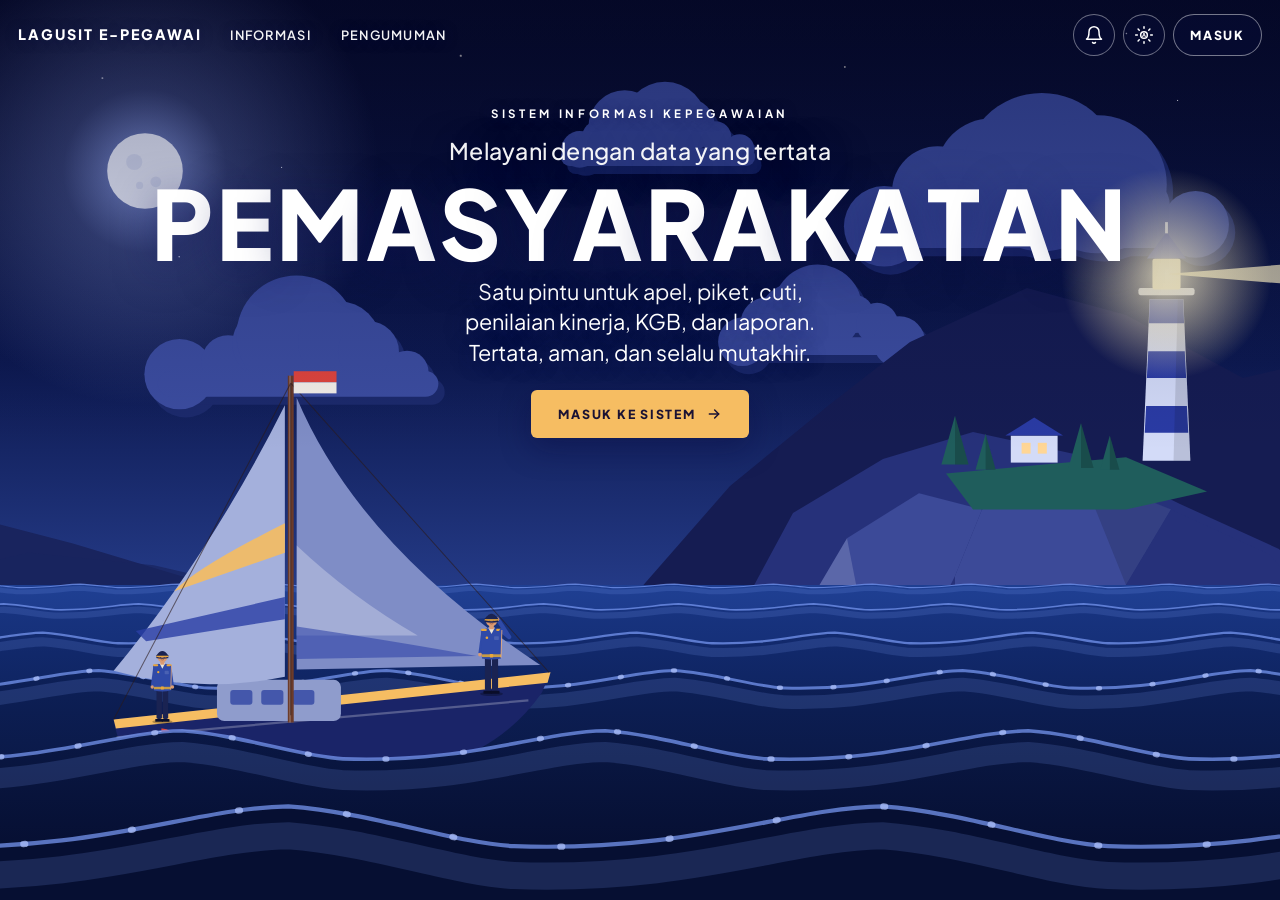
==== landing.html @ faf49616 "Landing Pelayaran jadi gerbang depan" ====
<!doctype html>
<html lang="id">
<head>
<meta charset="utf-8">
<meta name="viewport" content="width=device-width,initial-scale=1,viewport-fit=cover">
<title>LAGUSIT e-PEGAWAI</title>
<meta name="description" content="Sistem informasi kepegawaian Pemasyarakatan: apel, piket, cuti, KGB, penilaian kinerja, dan pengumuman.">
<meta name="theme-color" content="#0d1950" id="tcolor">
<link rel="preconnect" href="https://fonts.googleapis.com">
<link rel="preconnect" href="https://fonts.gstatic.com" crossorigin>
<link rel="stylesheet" href="https://fonts.googleapis.com/css2?family=Plus+Jakarta+Sans:wght@400;500;600;700;800&display=swap">
<link id="favicon" rel="icon" href="data:image/svg+xml,%3Csvg xmlns='http://www.w3.org/2000/svg' viewBox='0 0 24 24'%3E%3Cpath d='M12 2 4 5v6c0 5 3.4 9 8 11 4.6-2 8-6 8-11V5z' fill='%23D97706'/%3E%3C/svg%3E">
<style>
@property --sky1{syntax:'<color>';inherits:true;initial-value:#000}
@property --sky2{syntax:'<color>';inherits:true;initial-value:#000}
@property --sky3{syntax:'<color>';inherits:true;initial-value:#000}
@property --orb{syntax:'<color>';inherits:true;initial-value:#000}
@property --orbo{syntax:'<number>';inherits:true;initial-value:0}
@property --orby{syntax:'<length>';inherits:true;initial-value:0px}
@property --halo{syntax:'<color>';inherits:true;initial-value:#000}
@property --ray{syntax:'<number>';inherits:true;initial-value:0}
@property --stars{syntax:'<number>';inherits:true;initial-value:0}
@property --crater{syntax:'<number>';inherits:true;initial-value:0}
@property --cla{syntax:'<color>';inherits:true;initial-value:#000}
@property --clb{syntax:'<color>';inherits:true;initial-value:#000}
@property --far{syntax:'<color>';inherits:true;initial-value:#000}
@property --rockl{syntax:'<color>';inherits:true;initial-value:#000}
@property --rockm{syntax:'<color>';inherits:true;initial-value:#000}
@property --rockd{syntax:'<color>';inherits:true;initial-value:#000}
@property --grass{syntax:'<color>';inherits:true;initial-value:#000}
@property --tower{syntax:'<color>';inherits:true;initial-value:#000}
@property --band{syntax:'<color>';inherits:true;initial-value:#000}
@property --lamp{syntax:'<color>';inherits:true;initial-value:#000}
@property --beam{syntax:'<number>';inherits:true;initial-value:0}
@property --win{syntax:'<color>';inherits:true;initial-value:#000}
@property --w0{syntax:'<color>';inherits:true;initial-value:#000}
@property --w1{syntax:'<color>';inherits:true;initial-value:#000}
@property --w2{syntax:'<color>';inherits:true;initial-value:#000}
@property --w3{syntax:'<color>';inherits:true;initial-value:#000}
@property --w4{syntax:'<color>';inherits:true;initial-value:#000}
@property --w5{syntax:'<color>';inherits:true;initial-value:#000}
@property --crest{syntax:'<color>';inherits:true;initial-value:#000}
@property --foam{syntax:'<color>';inherits:true;initial-value:#000}
@property --hull{syntax:'<color>';inherits:true;initial-value:#000}
@property --sail1{syntax:'<color>';inherits:true;initial-value:#000}
@property --sail2{syntax:'<color>';inherits:true;initial-value:#000}
@property --cab{syntax:'<color>';inherits:true;initial-value:#000}
@property --pbg{syntax:'<color>';inherits:true;initial-value:#000}
@property --ptx{syntax:'<color>';inherits:true;initial-value:#000}
@property --pmut{syntax:'<color>';inherits:true;initial-value:#000}
@property --pline{syntax:'<color>';inherits:true;initial-value:#000}
@property --pcard{syntax:'<color>';inherits:true;initial-value:#000}
@property --veil{syntax:'<color>';inherits:true;initial-value:#000}
:root{transition:--sky1 2.2s ease,--sky2 2.2s ease,--sky3 2.2s ease,--orb 2.2s ease,--orbo 2.2s ease,--orby 2.2s ease,--halo 2.2s ease,--ray 2.2s ease,--stars 2.2s ease,--crater 2.2s ease,--cla 2.2s ease,--clb 2.2s ease,--far 2.2s ease,--rockl 2.2s ease,--rockm 2.2s ease,--rockd 2.2s ease,--grass 2.2s ease,--tower 2.2s ease,--band 2.2s ease,--lamp 2.2s ease,--beam 2.2s ease,--win 2.2s ease,--w0 2.2s ease,--w1 2.2s ease,--w2 2.2s ease,--w3 2.2s ease,--w4 2.2s ease,--w5 2.2s ease,--crest 2.2s ease,--foam 2.2s ease,--hull 2.2s ease,--sail1 2.2s ease,--sail2 2.2s ease,--cab 2.2s ease,--pbg 2.2s ease,--ptx 2.2s ease,--pmut 2.2s ease,--pline 2.2s ease,--pcard 2.2s ease,--veil 2.2s ease;}
:root{--sky1:#4d63e0;--sky2:#86b0f6;--sky3:#d4ecff;--orb:#fff7d2;--orbo:1;--orby:0px;--halo:#fff3c0;--ray:0.55;--stars:0;--crater:0;--cla:#ffffff;--clb:#c7d4f5;--far:#9fb0d6;--rockl:#e2bd94;--rockm:#a08cbc;--rockd:#6e639b;--grass:#7fe3a4;--tower:#f6f2ea;--band:#2b3fa6;--lamp:#ffe9a8;--beam:0.14;--win:#7f8bd0;--w0:#55b0e0;--w1:#3a9bd8;--w2:#2a84cc;--w3:#2070bb;--w4:#195ba6;--w5:#134890;--crest:#d2f1ff;--foam:#ffffff;--hull:#233a9c;--sail1:#ffe8c8;--sail2:#f6c98c;--cab:#e9edff;--pbg:#f5f8ff;--ptx:#14214f;--pmut:#4a5a8c;--pline:rgba(20,33,79,.14);--pcard:#ffffff;--veil:rgba(10,18,60,.0);}
:root[data-t=day]{--sky1:#4d63e0;--sky2:#86b0f6;--sky3:#d4ecff;--orb:#fff7d2;--orbo:1;--orby:0px;--halo:#fff3c0;--ray:0.55;--stars:0;--crater:0;--cla:#ffffff;--clb:#c7d4f5;--far:#9fb0d6;--rockl:#e2bd94;--rockm:#a08cbc;--rockd:#6e639b;--grass:#7fe3a4;--tower:#f6f2ea;--band:#2b3fa6;--lamp:#ffe9a8;--beam:0.14;--win:#7f8bd0;--w0:#55b0e0;--w1:#3a9bd8;--w2:#2a84cc;--w3:#2070bb;--w4:#195ba6;--w5:#134890;--crest:#d2f1ff;--foam:#ffffff;--hull:#233a9c;--sail1:#ffe8c8;--sail2:#f6c98c;--cab:#e9edff;--pbg:#f5f8ff;--ptx:#14214f;--pmut:#4a5a8c;--pline:rgba(20,33,79,.14);--pcard:#ffffff;--veil:rgba(10,18,60,.0);}
:root[data-t=dusk]{--sky1:#3a2a80;--sky2:#c85f86;--sky3:#ffbd82;--orb:#ffe0a8;--orbo:1;--orby:150px;--halo:#ffc58a;--ray:0.35;--stars:0.3;--crater:0;--cla:#ffb8a0;--clb:#a2609e;--far:#7a5a98;--rockl:#e8966e;--rockm:#8e5e8e;--rockd:#4e3c72;--grass:#9bb56e;--tower:#ffeadb;--band:#3b2b84;--lamp:#fff0b8;--beam:0.55;--win:#ffc98a;--w0:#e98a62;--w1:#c76a78;--w2:#8e5a9c;--w3:#4e4a9a;--w4:#2f3a88;--w5:#1f2a6e;--crest:#ffd7aa;--foam:#ffe9d2;--hull:#2b2a72;--sail1:#ffd9b2;--sail2:#f2a672;--cab:#f5dfe8;--pbg:#1b1650;--ptx:#fff1e6;--pmut:#d5b8cc;--pline:rgba(255,230,210,.2);--pcard:#27205f;--veil:rgba(40,20,80,.0);}
:root[data-t=night]{--sky1:#040720;--sky2:#0d1950;--sky3:#243a86;--orb:#eef2ff;--orbo:1;--orby:0px;--halo:#9fb4ff;--ray:0;--stars:1;--crater:0.18;--cla:#3c4da0;--clb:#1c2a6c;--far:#19245e;--rockl:#3c4a98;--rockm:#26317a;--rockd:#151c52;--grass:#1f5d5c;--tower:#d3dbf8;--band:#2a3ba4;--lamp:#fff4c8;--beam:0.95;--win:#ffd696;--w0:#1f3f92;--w1:#183480;--w2:#122a6e;--w3:#0d2058;--w4:#0a1845;--w5:#060f32;--crest:#7595ee;--foam:#b4c6ff;--hull:#1a2468;--sail1:#a4b0dc;--sail2:#7f8dc6;--cab:#8f9ccc;--pbg:#0a1138;--ptx:#f1f4ff;--pmut:#a9b5de;--pline:rgba(241,244,255,.14);--pcard:#111b52;--veil:rgba(0,0,0,.0);}
*{box-sizing:border-box}html,body{height:100%}
body{margin:0;background:var(--sky1);color:#fff;font-family:"Plus Jakarta Sans","Segoe UI",system-ui,sans-serif;font-size:16px;line-height:1.6;-webkit-font-smoothing:antialiased;overflow:hidden}
a{color:inherit}button{font:inherit;color:inherit}
:focus-visible{outline:2px solid #ffd27a;outline-offset:3px;border-radius:8px}
.sr{position:absolute;left:-9999px}.sr:focus{left:12px;top:12px;z-index:99;background:#fff;color:#000;padding:8px 12px;border-radius:8px}
.stage{position:fixed;inset:0;overflow:hidden;background:linear-gradient(180deg,var(--sky1) 0%,var(--sky2) calc(var(--hz,65%)*.62),var(--sky3) var(--hz,65%),var(--w0) var(--hz,65%))}
.stars{position:absolute;inset:0 0 38% 0;opacity:var(--stars);background-image:radial-gradient(1.4px 1.4px at 8% 14%,#fff8e8,transparent),radial-gradient(1px 1px at 22% 30%,#fff,transparent),radial-gradient(1.6px 1.6px at 36% 10%,#fff8e8,transparent),radial-gradient(1px 1px at 52% 26%,#fff,transparent),radial-gradient(1.4px 1.4px at 66% 12%,#fff8e8,transparent),radial-gradient(1px 1px at 80% 32%,#fff,transparent),radial-gradient(1px 1px at 92% 18%,#fff,transparent),radial-gradient(1.2px 1.2px at 14% 46%,#fff,transparent),radial-gradient(1px 1px at 58% 44%,#fff,transparent),radial-gradient(1.2px 1.2px at 88% 6%,#fff,transparent);animation:tw 5s ease-in-out infinite alternate}
@keyframes tw{from{filter:brightness(.7)}to{filter:brightness(1.25)}}
#scene{position:absolute;inset:0;width:100%;height:100%;display:block;overflow:visible}
.shade{position:absolute;inset:0 0 50% 0;background:linear-gradient(rgba(6,10,50,.38),transparent);pointer-events:none}
/* warna gambar */
.c-orb{fill:var(--orb)}.c-halo{fill:var(--halo)}.c-cla{fill:var(--cla)}.c-clb{fill:var(--clb)}.c-far{fill:var(--far)}.c-rl{fill:var(--rockl)}.c-rm{fill:var(--rockm)}.c-rd{fill:var(--rockd)}.c-gr{fill:var(--grass)}.c-tw{fill:var(--tower)}.c-bd{fill:var(--band)}.c-lamp{fill:var(--lamp)}.c-win{fill:var(--win)}.c-hull{fill:var(--hull)}.c-s1{fill:var(--sail1)}.c-s2{fill:var(--sail2)}.c-cab{fill:var(--cab)}.c-foam{fill:var(--foam)}
.c-w0{fill:var(--w0)}
.crest{fill:none;stroke:var(--crest);stroke-linecap:round;stroke-linejoin:round;opacity:.75}
.orb{transform:translateY(var(--orby));opacity:var(--orbo)}.crater{opacity:var(--crater)}.ray{opacity:var(--ray)}
.beamwrap{opacity:var(--beam)}.lampglow{opacity:var(--beam)}
/* animasi */
.slide{animation:slide linear infinite}@keyframes slide{to{transform:translateX(calc(var(--wl)*-1))}}
.bobR{animation:bobR ease-in-out infinite alternate}@keyframes bobR{from{transform:translateY(calc(var(--ba)*-1))}to{transform:translateY(var(--ba))}}
.rock{transform-origin:0 0;animation:rock 7s ease-in-out infinite}
@keyframes rock{0%,100%{transform:translateY(6px) rotate(-2.6deg)}50%{transform:translateY(-12px) rotate(2.4deg)}}
.sail{transform-origin:0 0;animation:billow 5s ease-in-out infinite alternate}.sail.b{animation-duration:4.2s}
@keyframes billow{from{transform:skewY(-1.4deg) scaleX(1)}to{transform:skewY(1.6deg) scaleX(.97)}}
.beam{transform-origin:0 0;animation:spin 9s ease-in-out infinite}
@keyframes spin{0%,100%{transform:scaleX(1)}50%{transform:scaleX(-1)}}
.flag{transform-box:fill-box;transform-origin:left center;animation:flag 2.2s ease-in-out infinite}
@keyframes flag{0%,100%{transform:skewY(-5deg) scaleX(1)}50%{transform:skewY(6deg) scaleX(.88)}}
.pulse{transform-box:fill-box;transform-origin:center;animation:pulse 4s ease-in-out infinite}@keyframes pulse{0%,100%{transform:scale(1)}50%{transform:scale(1.12)}}
.drift{animation:drift 30s ease-in-out infinite alternate}.drift.b{animation-duration:42s;animation-direction:alternate-reverse}
@keyframes drift{from{transform:translateX(-60px)}to{transform:translateX(70px)}}
.gull{animation:fly 26s linear infinite;opacity:0}.gull.b{animation-duration:34s;animation-delay:-12s}.gull.c{animation-duration:40s;animation-delay:-24s}
@keyframes fly{0%{transform:translate(-120px,0);opacity:0}6%{opacity:.9}50%{transform:translate(900px,-40px)}94%{opacity:.9}100%{transform:translate(1900px,10px);opacity:0}}
.gull path{animation:flap .5s ease-in-out infinite alternate;transform-box:fill-box;transform-origin:50% 100%}@keyframes flap{from{transform:scaleY(1)}to{transform:scaleY(.35)}}
.spray circle{animation:spray 1.8s ease-out infinite;transform-box:fill-box}
@keyframes spray{0%{transform:translate(0,0);opacity:0}15%{opacity:.9}100%{transform:translate(var(--sx,-26px),-46px);opacity:0}}
.foamrow{animation:foam 3.4s ease-in-out infinite alternate}@keyframes foam{from{opacity:.25}to{opacity:.8}}
.legL,.legR,.armL,.armR,.salute,.bob,.palm{transform-box:fill-box}
.salute{transform-origin:20% 90%;animation:salute 3.8s ease-in-out infinite}@keyframes salute{0%,100%{transform:rotate(0)}50%{transform:rotate(-4deg)}}
.bob{transform-origin:50% 100%;animation:bob 3s ease-in-out infinite}@keyframes bob{0%,100%{transform:translateY(0)}50%{transform:translateY(-1.6px)}}
.flick{animation:flick 3.2s steps(1) infinite}@keyframes flick{0%,100%{opacity:1}47%{opacity:.5}52%{opacity:1}}
.paused *{animation-play-state:paused!important}
.lite .stars,.lite .drift,.lite .gull,.lite .spray,.lite .pulse,.lite .salute,.lite .bob,.lite .foamrow,.lite .flick{animation:none}.lite .gull,.lite .spray{display:none}
.lite{--x:1}
/* tulisan */
.nav{position:fixed;inset:0 0 auto 0;z-index:20;display:flex;align-items:center;justify-content:space-between;gap:12px;padding:14px max(18px,env(safe-area-inset-left,0px));padding-top:max(14px,env(safe-area-inset-top,0px))}
.nav .grp{display:flex;align-items:center;gap:8px;min-width:0}.nav .l{gap:26px}
.brand{display:flex;align-items:center;gap:10px;text-decoration:none;min-width:0}.brand img{width:34px;height:34px;object-fit:contain}.brand b{font-weight:800;font-size:.9rem;letter-spacing:.14em;text-transform:uppercase;white-space:nowrap;text-shadow:0 1px 12px rgba(10,16,70,.5)}
.nl{background:none;border:0;padding:8px 2px;cursor:pointer;font-size:.8rem;letter-spacing:.1em;text-transform:uppercase;font-weight:600;text-shadow:0 1px 12px rgba(10,16,70,.55);opacity:.95}.nl:hover{opacity:1;text-decoration:underline;text-underline-offset:6px}
.ib{position:relative;width:42px;height:42px;display:grid;place-items:center;border-radius:50%;border:1px solid rgba(255,255,255,.4);background:rgba(10,16,70,.22);cursor:pointer;transition:background .25s}.ib:hover{background:rgba(10,16,70,.45)}.ib svg{width:20px;height:20px}
.badge{position:absolute;top:-3px;right:-3px;min-width:18px;height:18px;padding:0 5px;border-radius:9px;background:#ff5a7a;color:#fff;font-size:.68rem;font-weight:800;display:grid;place-items:center;line-height:1}.badge[hidden]{display:none}
.ib.ring svg{animation:ring 1.6s ease-in-out 3}@keyframes ring{0%,100%{transform:rotate(0)}15%{transform:rotate(14deg)}30%{transform:rotate(-12deg)}45%{transform:rotate(8deg)}60%{transform:rotate(-5deg)}}
.btn{display:inline-flex;align-items:center;justify-content:center;gap:10px;font:800 .78rem/1 "Plus Jakarta Sans",sans-serif;letter-spacing:.14em;text-transform:uppercase;border-radius:6px;padding:15px 26px;min-height:46px;cursor:pointer;text-decoration:none;border:1px solid transparent;transition:transform .25s,background .25s,box-shadow .25s;white-space:nowrap}
.btn-go{background:#f6bd62;color:#1b1233;box-shadow:0 10px 30px rgba(8,10,60,.35)}.btn-go:hover{transform:translateY(-2px);background:#ffd27a}.btn-go svg{width:16px;height:16px}
.btn-sm{padding:11px 16px;min-height:42px;border-radius:999px;background:rgba(10,16,70,.22);border-color:rgba(255,255,255,.45);color:#fff}.btn-sm:hover{background:rgba(255,255,255,.9);color:#14214f}
.hero{position:fixed;left:0;right:0;top:max(11vh,76px);z-index:10;text-align:center;padding-inline:max(18px,env(safe-area-inset-left,0px));pointer-events:none}.hero>*{pointer-events:auto}
.eyebrow{display:inline-block;font-size:.72rem;letter-spacing:.32em;text-transform:uppercase;font-weight:700;text-shadow:0 1px 12px rgba(10,16,70,.55)}
.hero-title{font-weight:800;line-height:.95;letter-spacing:.03em;margin:12px 0 10px;text-transform:uppercase;white-space:nowrap;text-shadow:0 8px 40px rgba(14,18,90,.5)}
.hero-title span{display:inline-block;animation:letter 1s cubic-bezier(.2,.8,.2,1) both}@keyframes letter{from{opacity:0;transform:translateY(24px)}to{opacity:1;transform:none}}
.hero-title em{display:block;font-style:normal;font-weight:500;text-transform:none;letter-spacing:.01em;font-size:max(.24em,15px);margin-bottom:.5em;white-space:normal;line-height:1.2;opacity:.95}
.hero-lead{max-width:520px;margin:0 auto 22px;font-size:clamp(1rem,2.2vw,1.35rem);line-height:1.4;text-shadow:0 2px 20px rgba(14,18,90,.55);text-wrap:balance}
.pills{display:none;gap:8px;justify-content:center;margin-top:14px}
/* lembar isi */
.back{position:fixed;inset:0;z-index:30;background:rgba(4,8,36,.55);opacity:0;visibility:hidden;transition:opacity .3s,visibility .3s}.back.on{opacity:1;visibility:visible}
.sheet{position:fixed;z-index:31;top:0;right:0;bottom:0;width:min(560px,100%);background:var(--pbg);color:var(--ptx);overflow-y:auto;overscroll-behavior:contain;transform:translateX(104%);visibility:hidden;transition:transform .45s cubic-bezier(.2,.8,.2,1),visibility .45s;padding:26px max(20px,env(safe-area-inset-left,0px)) 34px;box-shadow:-20px 0 60px rgba(0,0,0,.35);content-visibility:auto}
.sheet.on{transform:none;visibility:visible}
.sh-top{display:flex;justify-content:space-between;align-items:flex-start;gap:14px;margin-bottom:14px}
.x{flex:none;width:42px;height:42px;border-radius:50%;border:1px solid var(--pline);background:var(--pcard);color:var(--ptx);cursor:pointer;display:grid;place-items:center}.x svg{width:18px;height:18px}
.kicker{font-size:.7rem;letter-spacing:.3em;text-transform:uppercase;font-weight:700;color:#d98a1c}
:root[data-t=night] .kicker,:root[data-t=dusk] .kicker{color:#f6bd62}
.sheet h2{margin:.2em 0 .4em;font-weight:800;font-size:clamp(1.9rem,6vw,2.6rem);line-height:1.05;text-wrap:balance}.sheet h2 i{font-style:normal;color:#d98a1c}:root[data-t=night] .sheet h2 i,:root[data-t=dusk] .sheet h2 i{color:#f6bd62}
.sheet .lead{margin:0 0 16px;color:var(--pmut);font-size:.98rem}
.chips{display:flex;flex-wrap:wrap;gap:8px;margin-bottom:20px}.chips span{font-size:.72rem;letter-spacing:.08em;text-transform:uppercase;font-weight:700;padding:7px 12px;border-radius:999px;border:1px solid var(--pline);background:var(--pcard)}
.fit{display:grid;gap:12px}.feat{background:var(--pcard);border:1px solid var(--pline);border-radius:16px;padding:18px 18px 16px;display:grid;gap:6px}.feat .no{font-size:.66rem;letter-spacing:.26em;font-weight:700;color:#d98a1c}
:root[data-t=night] .feat .no,:root[data-t=dusk] .feat .no{color:#f6bd62}
.feat .ico{width:38px;height:38px;border-radius:11px;display:grid;place-items:center;background:rgba(246,189,98,.16);color:#d98a1c}:root[data-t=night] .feat .ico,:root[data-t=dusk] .feat .ico{color:#f6bd62}.ico svg{width:20px;height:20px}
.feat h3{margin:0;font-size:1.02rem}.feat p{margin:0;color:var(--pmut);font-size:.92rem}
.roles{margin-top:22px;padding-top:20px;border-top:1px solid var(--pline)}.roles h3{margin:0 0 4px;font-size:1.2rem}.roles>p{margin:0 0 12px;color:var(--pmut);font-size:.9rem}
.role{padding:13px 15px;border-radius:12px;background:var(--pcard);border:1px solid var(--pline);margin-bottom:8px}.role b{display:block;font-size:.76rem;letter-spacing:.14em;text-transform:uppercase;color:#d98a1c;margin-bottom:3px}:root[data-t=night] .role b,:root[data-t=dusk] .role b{color:#f6bd62}.role span{font-size:.9rem;color:var(--pmut)}
.sh-foot{margin-top:24px;padding-top:18px;border-top:1px solid var(--pline);color:var(--pmut);font-size:.82rem}.sh-foot q{display:block;font-style:italic;font-size:1.02rem;color:var(--ptx);margin-bottom:8px;quotes:none}
.go{margin-top:18px;width:100%}
.ann{display:grid;gap:12px}.card{background:var(--pcard);border:1px solid var(--pline);border-radius:16px;padding:18px;display:grid;gap:8px}.card.featured{border-color:#f6bd62;box-shadow:0 0 0 1px rgba(246,189,98,.4)}
.meta{display:flex;flex-wrap:wrap;align-items:center;gap:6px 12px;font-size:.76rem;color:var(--pmut)}
.tag{font-weight:800;letter-spacing:.14em;text-transform:uppercase;font-size:.6rem;padding:5px 9px;border-radius:999px;border:1px solid currentColor;color:#d98a1c}.tag.baru{color:#e2455f}
.ic{display:inline-flex;align-items:center;gap:5px}.ic svg{width:14px;height:14px}
.card h3{margin:0;font-size:1.12rem;line-height:1.25}.card p{margin:0;color:var(--pmut);font-size:.92rem}
.detail{border-top:1px dashed var(--pline);padding-top:10px;color:var(--pmut);font-size:.9rem;white-space:pre-line}
.mr{justify-self:start;background:none;border:0;padding:4px 0;cursor:pointer;font-size:.74rem;letter-spacing:.16em;text-transform:uppercase;font-weight:700;color:#d98a1c}:root[data-t=night] .mr,:root[data-t=dusk] .mr{color:#f6bd62}
.state{text-align:center;color:var(--pmut);padding:30px 10px;display:grid;gap:10px;justify-items:center;background:var(--pcard);border:1px solid var(--pline);border-radius:16px}.state svg{width:40px;height:40px;color:#d98a1c}.state b{color:var(--ptx);font-size:1.05rem}
.sk{height:96px;border-radius:16px;background:linear-gradient(90deg,var(--pcard),var(--pline),var(--pcard));background-size:200% 100%;animation:sk 1.4s linear infinite}@keyframes sk{to{background-position:-200% 0}}
.btn-line{background:var(--pcard);border-color:var(--pline);color:var(--ptx)}
/* notifikasi */
.notif{position:fixed;z-index:25;top:max(70px,calc(env(safe-area-inset-top,0px) + 64px));right:max(16px,env(safe-area-inset-right,0px));width:min(380px,calc(100% - 32px));background:var(--pbg);color:var(--ptx);border-radius:16px;border:1px solid var(--pline);box-shadow:0 18px 50px rgba(5,8,50,.45);padding:14px 14px 14px 16px;display:grid;grid-template-columns:auto 1fr auto;gap:12px;align-items:start;transform:translateY(-24px) scale(.96);opacity:0;visibility:hidden;transition:transform .5s cubic-bezier(.2,.9,.3,1.2),opacity .35s,visibility .5s}
.notif.on{transform:none;opacity:1;visibility:visible}
.notif .bi{width:40px;height:40px;border-radius:12px;background:#f6bd62;color:#1b1233;display:grid;place-items:center}.notif .bi svg{width:20px;height:20px;animation:ring 1.6s ease-in-out 3}
.notif b{display:block;font-size:.94rem;line-height:1.25}.notif small{display:block;color:var(--pmut);font-size:.84rem;margin-top:2px;overflow:hidden;display:-webkit-box;-webkit-line-clamp:2;-webkit-box-orient:vertical}
.notif .acts{display:flex;gap:14px;margin-top:8px}.notif .acts button{background:none;border:0;padding:4px 0;cursor:pointer;font-size:.74rem;letter-spacing:.14em;text-transform:uppercase;font-weight:800;color:#d98a1c}:root[data-t=night] .notif .acts button,:root[data-t=dusk] .notif .acts button{color:#f6bd62}
.notif .nx{width:32px;height:32px;border:0;background:none;cursor:pointer;color:var(--pmut);display:grid;place-items:center}.nx svg{width:16px;height:16px}
@media (max-width:760px){.hero{transition:transform .5s cubic-bezier(.2,.8,.2,1)}.nf .hero{transform:translateY(104px)}.nl{display:none}.pills{display:flex}.nav .grp.l{gap:0}.brand b{font-size:.78rem;letter-spacing:.1em}.hero{top:max(10vh,72px)}.btn-go{padding:14px 22px}.sheet{width:100%;top:8vh;border-radius:22px 22px 0 0;transform:translateY(104%);box-shadow:0 -20px 60px rgba(0,0,0,.4)}.sheet.on{transform:none}}
@media (prefers-reduced-motion:reduce){*,*::before,*::after{animation:none!important;transition-duration:.01s!important}}

.info-isi{font-size:.9rem;color:var(--pmut)}.info-isi h4{margin:14px 0 4px;font-size:.78rem;letter-spacing:.14em;text-transform:uppercase;color:#d98a1c}:root[data-t=night] .info-isi h4,:root[data-t=dusk] .info-isi h4{color:#f6bd62}.info-isi p{margin:0 0 6px}.info-isi ul{margin:0 0 8px;padding-left:18px}.info-isi li{margin-bottom:3px}[hidden]{display:none!important}

</style>
</head>
<body>
<a class="sr" href="#hero">Lewati ke konten</a>
<div class="stage" id="stage">
  <div class="stars" aria-hidden="true"></div>
  <svg id="scene" aria-hidden="true" focusable="false"></svg>
  <div class="shade" aria-hidden="true"></div>
</div>
<header class="nav">
  <div class="grp l">
    <a class="brand" href="#hero" aria-label="Beranda"><img id="bLogo" alt="" hidden><b id="bNama">LAGUSIT e-PEGAWAI</b></a>
    <button class="nl" type="button" data-open="info"><span class="lbl-info">Informasi</span></button>
    <button class="nl" type="button" data-open="peng"><span class="lbl-peng">Pengumuman</span></button>
  </div>
  <div class="grp">
    <button class="ib" type="button" id="bBell" aria-label="Pengumuman" data-open="peng"><svg viewBox="0 0 24 24" fill="none" stroke="currentColor" stroke-width="1.8" stroke-linecap="round" stroke-linejoin="round"><path d="M18 8a6 6 0 0 0-12 0c0 7-3 9-3 9h18s-3-2-3-9"/><path d="M13.7 21a2 2 0 0 1-3.4 0"/></svg><span class="badge" id="bBadge" hidden>0</span></button>
    <button class="ib" type="button" id="bTema" aria-label="Tema otomatis" title="Tema otomatis"><svg id="iTema" viewBox="0 0 24 24" fill="none" stroke="currentColor" stroke-width="1.8" stroke-linecap="round" stroke-linejoin="round"></svg></button>
    <a class="btn btn-sm" href="index.html" data-masuk>Masuk</a>
  </div>
</header>
<main class="hero" id="hero">
  <div class="eyebrow" id="hKicker"></div>
  <h1 class="hero-title" id="heroTitle"></h1>
  <p class="hero-lead" id="hLead"></p>
  <a class="btn btn-go" href="index.html" data-masuk><span id="hTombol">Masuk ke Sistem</span><svg viewBox="0 0 24 24" fill="none" stroke="currentColor" stroke-width="2.2" stroke-linecap="round" stroke-linejoin="round"><path d="M5 12h14"/><path d="M13 6l6 6-6 6"/></svg></a>
  <div class="pills"><button class="btn btn-sm" type="button" data-open="info"><span class="lbl-info">Informasi</span></button><button class="btn btn-sm" type="button" data-open="peng"><span class="lbl-peng">Pengumuman</span></button></div>
</main>

<div class="back" id="back"></div>
<aside class="sheet" id="sInfo" role="dialog" aria-modal="true" aria-labelledby="iJudul" tabindex="-1">
  <div class="sh-top"><div><div class="kicker" id="iKicker"></div><h2 id="iJudul"></h2></div><button class="x" type="button" data-close aria-label="Tutup"><svg viewBox="0 0 24 24" fill="none" stroke="currentColor" stroke-width="2" stroke-linecap="round"><path d="M6 6l12 12M18 6L6 18"/></svg></button></div>
  <p class="lead" id="iLead"></p>
  <div class="chips" id="iPilar"></div>
  <div class="fit" id="iFitur"></div>
  <div class="roles"><h3 id="pJudul"></h3><p id="pLead"></p><div id="pPeran"></div></div>
  <div class="roles" id="tentang" hidden><h3 id="tJudul"></h3><div class="info-isi" id="tIsi"></div></div>
  <a class="btn btn-go go" href="index.html" data-masuk><span class="tb">Masuk ke Sistem</span></a>
  <div class="sh-foot"><q id="fKutip"></q><span id="fHak"></span></div>
</aside>
<aside class="sheet" id="sPeng" role="dialog" aria-modal="true" aria-labelledby="gJudul" tabindex="-1">
  <div class="sh-top"><div><div class="kicker" id="gKicker"></div><h2 id="gJudul"></h2></div><button class="x" type="button" data-close aria-label="Tutup"><svg viewBox="0 0 24 24" fill="none" stroke="currentColor" stroke-width="2" stroke-linecap="round"><path d="M6 6l12 12M18 6L6 18"/></svg></button></div>
  <p class="lead" id="gLead"></p>
  <div class="ann" id="annGrid" aria-live="polite"></div>
</aside>
<div class="notif" id="notif" role="status" aria-live="polite">
  <div class="bi"><svg viewBox="0 0 24 24" fill="none" stroke="currentColor" stroke-width="1.8" stroke-linecap="round" stroke-linejoin="round"><path d="M18 8a6 6 0 0 0-12 0c0 7-3 9-3 9h18s-3-2-3-9"/><path d="M13.7 21a2 2 0 0 1-3.4 0"/></svg></div>
  <div><b id="nJudul"></b><small id="nIsi"></small><div class="acts"><button type="button" id="nLihat">Lihat</button><button type="button" id="nNanti">Nanti</button></div></div>
  <button class="nx" type="button" id="nTutup" aria-label="Tutup"><svg viewBox="0 0 24 24" fill="none" stroke="currentColor" stroke-width="2" stroke-linecap="round"><path d="M6 6l12 12M18 6L6 18"/></svg></button>
</div>
<script src="js/config.js"></script>
<script>
(function(){
"use strict";
const reduce=matchMedia('(prefers-reduced-motion: reduce)').matches;
function rng(seed){return function(){seed|=0;seed=seed+0x6D2B79F5|0;let t=Math.imul(seed^seed>>>15,1|seed);t=t+Math.imul(t^t>>>7,61|t)^t;return((t^t>>>14)>>>0)/4294967296}}
const W=1600,H=1300;
function ridge(o){
  const r=rng(o.seed),n=128,pts=new Float32Array(n+1);let size=n,a=o.amp;
  while(size>1){const hs=size/2;for(let i=hs;i<n;i+=size)pts[i]=(pts[i-hs]+pts[i+hs])/2+(r()*2-1)*a;a*=(o.rough||.55);size=hs}
  const ys=[];
  for(let i=0;i<=n;i++){const u=i/n;let y=o.base-pts[i];(o.peaks||[]).forEach(p=>{y-=p.h*Math.exp(-Math.pow(Math.abs(u-p.x)/p.w,p.s||1.25))});ys.push(y)}
  let line='';ys.forEach((y,i)=>{line+=(i?'L':'M')+(i/n*W).toFixed(1)+' '+y.toFixed(1)+' '});
  return{fill:line+`L${W} ${H} L0 ${H}Z`,line,yAt:x=>{const f=x/W*n,i=Math.max(0,Math.min(n-1,Math.floor(f))),t=f-i;return ys[i]*(1-t)+ys[i+1]*t}};
}
const $=s=>document.querySelector(s);
function put(id,html){const el=document.getElementById(id);el.setAttribute('preserveAspectRatio','xMinYMin meet');el.setAttribute('viewBox','0 0 1600 1300');el.innerHTML=html}
const lg=(id,stops,x1=0,y1=0,x2=0,y2=1,user)=>`<linearGradient id="${id}" x1="${x1}" y1="${y1}" x2="${x2}" y2="${y2}"${user?' gradientUnits="userSpaceOnUse"':''}>${stops.map(s=>`<stop offset="${s[0]}" stop-color="${s[1]}"${s[2]!=null?` stop-opacity="${s[2]}"`:''}/>`).join('')}</linearGradient>`;
const rg=(id,stops,cx=.5,cy=.5,r=.5)=>`<radialGradient id="${id}" cx="${cx}" cy="${cy}" r="${r}">${stops.map(s=>`<stop offset="${s[0]}" stop-color="${s[1]}" stop-opacity="${s[2]!=null?s[2]:1}"/>`).join('')}</radialGradient>`;
function cloud(x,y,s,fill,cls){
  const r=rng(Math.round(x*7+y));let c='';
  for(let i=0;i<7;i++){const cx=x+(i-3)*34*s+(r()-.5)*20*s,cy=y-(Math.sin(i/6*Math.PI))*36*s+(r()-.5)*10*s,rad=(26+r()*30)*s*(1-Math.abs(i-3)/7);c+=`<circle cx="${cx.toFixed(1)}" cy="${cy.toFixed(1)}" r="${rad.toFixed(1)}"/>`}
  c+=`<rect x="${x-120*s}" y="${y-6*s}" width="${240*s}" height="${22*s}" rx="${11*s}"/>`;
  return `<g class="${cls||''}" fill="${fill}">${c}</g>`;
}
function leaf(x,y,len,wid,ang,fill,rim){
  const d=`M0 0 C${wid} ${-len*.3} ${wid*.7} ${-len*.8} 0 ${-len} C${-wid*.7} ${-len*.8} ${-wid} ${-len*.3} 0 0Z`;
  return `<g transform="translate(${x.toFixed(1)} ${y.toFixed(1)}) rotate(${ang.toFixed(1)})"><path d="${d}" fill="${fill}"/>${rim?`<path d="M0 0 C${wid*.2} ${-len*.4} ${wid*.1} ${-len*.8} 0 ${-len}" stroke="${rim}" stroke-width="1.4" fill="none" opacity=".55"/>`:''}</g>`;
}

/* ===== GAMBAR: tanpa logo, nama, atau tulisan. Semua vektor ringan. ===== */
function petugas(x,y,h,o={}){
  const s=h/100,d=o.dir||1,sh=o.shirt||'#2f4aa8',pt=o.pants||'#1a2352',sk=o.skin||'#d99a72',cp=o.cap||'#1a2352',rim=o.rim||'#ffb878',bd=o.band||'#e9a73c';
  const lg2=o.walk?['legL','legR']:['',''];
  const arm=o.salute?`<g class="salute"><path d="M13 -81 L23 -73 L8.5 -95.5" fill="none" stroke="${sh}" stroke-width="5.6" stroke-linecap="round" stroke-linejoin="round"/><circle cx="7.6" cy="-96" r="2.6" fill="${sk}"/></g>`:`<g class="${o.walk?'armR':''}"><path d="M13 -82 L17 -52 L12.4 -51 L9 -78Z" fill="${sh}"/><circle cx="14.8" cy="-50" r="2.6" fill="${sk}"/></g>`;
  const g=`<ellipse cx="0" cy="1" rx="15" ry="3" fill="#000" opacity=".28"/>
    <g class="${lg2[0]}"><rect x="-8.6" y="-46" width="8" height="43" rx="2.5" fill="${pt}"/><path d="M-10.4 -3 h11.2 v4 h-11.2z" fill="#0a0d29"/></g>
    <g class="${lg2[1]}"><rect x="0.6" y="-46" width="8" height="43" rx="2.5" fill="${pt}"/><path d="M-0.8 -3 h11.2 v4 h-11.2z" fill="#0a0d29"/></g>
    <g class="${o.walk?'armL':''}"><path d="M-13 -82 L-17 -52 L-12.4 -51 L-9 -78Z" fill="${sh}"/><circle cx="-14.8" cy="-50" r="2.6" fill="${sk}"/></g>
    <path d="M-13.5 -82 Q0 -87.5 13.5 -82 L12.4 -45 Q0 -42 -12.4 -45Z" fill="${sh}"/>
    <rect x="-12.4" y="-50.4" width="24.8" height="3.6" fill="#c79c46"/><rect x="-2.2" y="-50.8" width="4.4" height="4.4" rx=".8" fill="${bd}"/>
    <rect x="-13.6" y="-83.6" width="7.4" height="2.8" rx="1" fill="${bd}"/><rect x="6.2" y="-83.6" width="7.4" height="2.8" rx="1" fill="${bd}"/>
    <rect x="3.4" y="-74" width="6.2" height="5" rx="1" fill="#fff" opacity=".13"/><circle cx="-6" cy="-72" r="1.7" fill="${bd}"/><path d="M-4.4 -85.4 L0 -77 L4.4 -85.4Z" fill="#e9e5d9"/>
    ${arm}
    <rect x="-3" y="-89" width="6" height="6" fill="${sk}"/><ellipse cx="0" cy="-94.5" rx="7.3" ry="8.1" fill="${sk}"/>
    <circle cx="-2.7" cy="-94.2" r=".95" fill="#2a1a14"/><circle cx="2.7" cy="-94.2" r=".95" fill="#2a1a14"/><path d="M-2 -90.4 Q0 -89.2 2 -90.4" stroke="#8a4b3a" stroke-width=".8" fill="none" stroke-linecap="round"/>
    <path d="M-8.6 -97 Q0 -109.5 8.6 -97 L8.8 -94.4 L-8.8 -94.4Z" fill="${cp}"/><rect x="-8.8" y="-96.2" width="17.6" height="2.1" fill="${bd}"/><path d="M-8.2 -94.4 Q0 -92.4 8.2 -94.4 L9.4 -92.8 Q0 -90.4 -9.4 -92.8Z" fill="${cp}"/>
    <path d="M${d*13.5} -82 L${d*12.4} -46" stroke="${rim}" stroke-width="1.3" opacity=".8" fill="none"/>`;
  return `<g transform="translate(${x} ${y}) scale(${s})"><g class="${o.cls||''}" style="${o.sty||''}">${g}</g></g>`;
}
function palm(x,y,h,lean,fill,seed,rim){
  const r=rng(seed),tx=x+lean,ty=y-h;let f='';
  for(let i=0;i<9;i++){const a=-168+i*40+(r()-.5)*12,L=h*.36*(.8+r()*.45);f+=`<path d="M0 0 Q${(L*.5).toFixed(1)} ${(-L*.38).toFixed(1)} ${L.toFixed(1)} ${(L*.14).toFixed(1)} Q${(L*.5).toFixed(1)} ${(-L*.12).toFixed(1)} 0 0Z" fill="${fill}" transform="rotate(${a.toFixed(1)})"/>`}
  return `<path d="M${x-6} ${y} Q${x+lean*.15} ${y-h*.5} ${tx-2.5} ${ty} L${tx+3.5} ${ty} Q${x+lean*.45+7} ${y-h*.5} ${x+7} ${y}Z" fill="${fill}"/><g transform="translate(${tx.toFixed(1)} ${ty.toFixed(1)})"><g class="palm" style="animation-delay:-${(r()*4).toFixed(1)}s">${f}<circle r="5.5" cx="3" cy="7" fill="${fill}"/></g></g>`;
}

/* ===== ADEGAN PELAYARAN: kapal, ombak berlapis, tebing + mercusuar (menara pengawas) ===== */
function gelombang(i,y0,amp,wl,dur,ba,bd,id){
  const x0=-wl*2,n=Math.ceil((1600+wl*5)/wl),f=v=>v.toFixed(1);let d=`M${f(x0)} ${f(y0+amp*.3)}`;
  for(let k=0;k<n;k++){const x=x0+k*wl;d+=` C${f(x+wl*.3)} ${f(y0+amp*.5)} ${f(x+wl*.46)} ${f(y0-amp*.95)} ${f(x+wl*.62)} ${f(y0-amp)} C${f(x+wl*.76)} ${f(y0-amp*.8)} ${f(x+wl*.9)} ${f(y0+amp*.2)} ${f(x+wl)} ${f(y0+amp*.3)}`}
  const xe=x0+n*wl;
  const band=`<path d="${d}" transform="translate(0 ${f(amp*.9+2)})" fill="none" stroke="var(--crest)" stroke-opacity=".18" stroke-width="${f(amp*.8+3)}"/>`;
  const sp=i>=3?`<path d="${d}" fill="none" stroke="var(--foam)" stroke-width="${f(2+i)}" stroke-linecap="round" stroke-dasharray="2 ${f(wl*.18)}" opacity=".7"/>`:'';
  return `<g class="bobR" style="--ba:${ba}px;animation-duration:${bd}s;animation-delay:-${(i*1.3).toFixed(1)}s"><g class="slide" style="--wl:${wl}px;animation-duration:${dur}s"><path d="${d} L${f(xe)} 1700 L${f(x0)} 1700Z" fill="url(#wg${i})"/>${band}<path class="crest" d="${d}" stroke-width="${(1.2+i*.7).toFixed(1)}"/>${sp}</g></g>`;
}
const ROWS=[[652,3,110,40,2,5],[676,5,150,34,3,5.5],[712,9,220,28,4,6],[760,15,320,22,6,6.5],[836,24,470,17,9,7],[930,34,660,13,13,7.5]];
function kapal(lite){
  const lines='M-22 -520 L-262 -64 M-22 -520 L328 -128 M-22 -520 L-22 -70';
  const net='';
  return `<g class="rock">
   <path d="M-262 -64 L330 -128 L318 -100 Q250 -4 120 8 L-210 8 Q-250 4 -262 -64Z" class="c-hull"/>
   <path d="M-262 -64 L330 -128 L326 -114 L-259 -52Z" fill="#f6bd62"/><path d="M-258 -40 L300 -90" stroke="#fff" stroke-opacity=".25" stroke-width="3" fill="none"/>
   <rect x="-122" y="-118" width="168" height="56" rx="10" class="c-cab"/><rect x="-104" y="-104" width="30" height="20" rx="4" fill="#243a9c" opacity=".7"/><rect x="-62" y="-104" width="30" height="20" rx="4" fill="#243a9c" opacity=".7"/><rect x="-20" y="-104" width="30" height="20" rx="4" fill="#243a9c" opacity=".7"/>
   <rect x="-26" y="-530" width="8" height="470" fill="#6b3b2a"/><rect x="-24" y="-530" width="2" height="470" fill="#fff" opacity=".25"/>
   <g class="sail"><path d="M-30 -490 L-30 -122 Q-150 -98 -262 -130 Q-130 -290 -30 -490Z" class="c-s1"/><path d="M-30 -330 L-30 -290 L-180 -238 Q-150 -270 -30 -330Z" fill="#f6bd62" opacity=".9"/><path d="M-30 -230 L-30 -200 L-218 -170 L-232 -184Z" fill="#2b3fa6" opacity=".8"/></g>
   <g class="sail b"><path d="M-14 -500 Q70 -300 316 -138 L-14 -132Z" class="c-s2"/><path d="M-14 -300 Q60 -230 150 -178 L-14 -178Z" fill="#fff" opacity=".28"/><path d="M-14 -190 Q120 -170 230 -150 L-14 -146Z" fill="#2b3fa6" opacity=".55"/></g>
   <path d="${lines}" stroke="#2a1a1a" stroke-opacity=".6" stroke-width="1.4" fill="none"/>${net}
   <g class="flag"><rect x="-18" y="-536" width="58" height="15" fill="#e0453d"/><rect x="-18" y="-521" width="58" height="15" fill="#f6f1ea"/></g>
   <circle cx="-196" cy="-34" r="15" fill="#fff"/><circle cx="-196" cy="-34" r="15" fill="none" stroke="#e0453d" stroke-width="6" stroke-dasharray="11 12"/><circle cx="-196" cy="-34" r="6" class="c-hull"/>
   ${petugas(250,-100,104,{dir:1,salute:true,cls:'bob'})}${petugas(-196,-62,92,{dir:1,cls:'bob',sty:'animation-delay:-1.1s'})}
   <g class="spray">${[0,1,2,3,4,5].map(k=>`<circle cx="${300+k*6}" cy="${-84+k*3}" r="${2+k%3}" fill="#fff" style="--sx:${-20-k*8}px;animation-delay:-${(k*.3).toFixed(1)}s"/>`).join('')}</g>
  </g>`;
}
function tebing(){
  const lh=`<g transform="translate(1385 512) scale(.78)">
   <path d="M-34 0 L34 0 L24 -230 L-24 -230Z" class="c-tw"/><path d="M-31 -40 L31 -40 L29 -78 L-29 -78Z" class="c-bd"/><path d="M-28 -118 L28 -118 L26 -156 L-26 -156Z" class="c-bd"/><path d="M-25 -196 L25 -196 L24 -230 L-24 -230Z" class="c-bd"/>
   <path d="M10 0 L34 0 L24 -230 L16 -230Z" fill="#000" opacity=".12"/>
   <rect x="-40" y="-246" width="80" height="10" rx="3" class="c-tw"/><rect x="-20" y="-288" width="40" height="44" rx="4" class="c-lamp"/><path d="M-28 -288 L0 -326 L28 -288Z" class="c-bd"/><rect x="-2" y="-340" width="4" height="16" class="c-tw"/>
   <g transform="translate(0 -266)"><circle r="150" fill="url(#lampg)" class="lampglow pulse"/><g class="beamwrap"><g class="beam"><path d="M0 0 L1100 -90 L1100 90Z" fill="url(#beamg)"/></g></g></g>
  </g>`;
  let trees='';[[1150,516,54],[1184,522,40],[1290,520,50],[1322,522,38]].forEach(t=>trees+=`<path d="M${t[0]} ${t[1]} L${t[0]-t[2]*.28} ${t[1]} L${t[0]} ${t[1]-t[2]} L${t[0]+t[2]*.28} ${t[1]}Z" class="c-gr"/><path d="M${t[0]} ${t[1]} L${t[0]+t[2]*.28} ${t[1]} L${t[0]} ${t[1]-t[2]}Z" fill="#000" opacity=".18"/>`);
  return `<path d="M760 700 L900 540 L1010 450 L1100 380 L1230 320 L1340 350 L1470 420 L1600 390 L1720 470 V700Z" class="c-rd"/>
  <path d="M900 700 L970 570 L1070 510 L1170 480 L1290 506 L1400 560 L1510 610 L1580 700Z" class="c-rm"/>
  <path d="M970 700 L1030 598 L1110 548 L1180 566 L1150 640 L1120 700Z" class="c-rl"/><path d="M1180 566 L1290 526 L1390 566 L1340 650 L1260 700 L1150 700 L1150 640Z" class="c-rl"/><path d="M1290 526 L1390 566 L1340 650Z" fill="#000" opacity=".14"/><path d="M1390 566 L1500 616 L1570 700 L1260 700 L1340 650Z" class="c-rm"/><path d="M970 700 L1030 598 L1050 700Z" fill="#fff" opacity=".16"/>
  <path d="M1140 526 L1340 508 L1430 546 L1340 566 L1170 566Z" class="c-gr"/>${trees}
  <rect x="1212" y="484" width="52" height="30" class="c-tw"/><path d="M1206 484 L1238 464 L1270 484Z" class="c-bd"/><rect x="1224" y="492" width="10" height="12" class="c-win flick"/><rect x="1242" y="492" width="10" height="12" class="c-win"/>
  ${lh}
  <g class="foamrow c-foam" opacity=".6"><ellipse cx="960" cy="700" rx="60" ry="8"/><ellipse cx="1100" cy="704" rx="80" ry="9"/><ellipse cx="1260" cy="702" rx="70" ry="8"/><ellipse cx="1420" cy="706" rx="90" ry="9"/></g>`;
}
function bangunLaut(lite){
  const rows=ROWS.map((r,i)=>gelombang(i,r[0],r[1],r[2],r[3],r[4],r[5]));
  const nr=lite?[0,1,2,3,4,5]:[0,1,2,3,4,5];
  const defs=`<defs>${ROWS.map((r,i)=>`<linearGradient id="wg${i}" gradientUnits="userSpaceOnUse" x1="0" y1="${r[0]-r[1]}" x2="0" y2="${r[0]+110}"><stop offset="0" style="stop-color:var(--w${i})"/><stop offset="1" style="stop-color:var(--w${Math.min(5,i+1)})"/></linearGradient>`).join('')}
   <radialGradient id="halo"><stop offset="0" style="stop-color:var(--halo);stop-opacity:.85"/><stop offset=".35" style="stop-color:var(--halo);stop-opacity:.3"/><stop offset="1" style="stop-color:var(--halo);stop-opacity:0"/></radialGradient>
   <radialGradient id="lampg"><stop offset="0" stop-color="#fff6d0" stop-opacity=".95"/><stop offset="1" stop-color="#ffe9a8" stop-opacity="0"/></radialGradient>
   <linearGradient id="beamg" x1="0" y1="0" x2="1" y2="0"><stop offset="0" stop-color="#fff3c4" stop-opacity=".9"/><stop offset="1" stop-color="#fff3c4" stop-opacity="0"/></linearGradient>
   <linearGradient id="rayg" x1="0" y1="0" x2="1" y2="1"><stop offset="0" stop-color="#fff" stop-opacity=".9"/><stop offset="1" stop-color="#fff" stop-opacity="0"/></linearGradient></defs>`;
  const cl=(x,y,s,k)=>`<g class="drift ${k||''}"><g class="c-clb" transform="translate(7 9)">${cloud(x,y,s,'currentColor','').replace('fill="currentColor"','')}</g><g class="c-cla">${cloud(x,y,s,'currentColor','').replace('fill="currentColor"','')}</g></g>`;
  const far=`<path d="M-300 656 L-120 600 L40 570 L170 604 L290 640 L420 656Z" class="c-far"/><path d="M-60 656 L120 614 L260 628 L380 656Z" class="c-far" opacity=".7"/>`;
  const orb=`<g class="orb"><circle cx="250" cy="190" r="260" fill="url(#halo)"/><circle cx="250" cy="190" r="42" class="c-orb"/><g class="crater" fill="#8fa0d8"><circle cx="238" cy="180" r="9"/><circle cx="262" cy="202" r="6"/><circle cx="244" cy="206" r="4"/></g></g>
   <g class="ray" fill="url(#rayg)"><path d="M250 190 L-60 -40 L-20 -60Z"/><path d="M250 190 L-120 90 L-120 130Z"/><path d="M250 190 L120 -80 L170 -80Z"/></g>`;
  const gulls=lite?'':`<g class="gull" style="transform-origin:0 0"><g transform="translate(0 280)"><path d="M0 0 Q8 -9 16 0 Q24 -9 32 0" stroke="#fff" stroke-opacity=".85" stroke-width="2.2" fill="none" stroke-linecap="round"/></g></g><g class="gull b"><g transform="translate(0 340) scale(.8)"><path d="M0 0 Q8 -9 16 0 Q24 -9 32 0" stroke="#fff" stroke-opacity=".8" stroke-width="2.2" fill="none" stroke-linecap="round"/></g></g><g class="gull c"><g transform="translate(0 240) scale(.65)"><path d="M0 0 Q8 -9 16 0 Q24 -9 32 0" stroke="#fff" stroke-opacity=".8" stroke-width="2.2" fill="none" stroke-linecap="round"/></g></g>`;
  return defs+`<g id="pxFar">${orb}${cl(420,420,1.3)}${cl(1250,250,1.6,'b')}${cl(820,170,.9)}${cl(1000,380,.9,'b')}${far}${gulls}</g>
   <g id="pxMid">${tebing()}</g>
   <rect x="-1200" y="650" width="4000" height="400" class="c-w0"/>
   <g id="pxSea">${rows.slice(0,4).join('')}</g>
   <g id="pxBoat"><g transform="translate(430 852) scale(.82)">${kapal(lite)}</g></g>
   <g id="pxNear">${rows.slice(4).join('')}</g>`;
}

const DEF={nama:'LAGUSIT e-PEGAWAI',sub:'Sistem Elektronik Kepegawaian',instansi:'Lapas Gunungsitoli',logo:'',aksen:'#D97706',
 berKicker:'Sistem Informasi Kepegawaian',berSub:'Melayani dengan data yang tertata',berJudul:'Pemasyarakatan',
 berLead:'Satu pintu untuk apel, piket, cuti, penilaian kinerja, KGB, dan laporan. Tertata, aman, dan selalu mutakhir.',berTombol:'Masuk ke Sistem',berPilarLabel:'Fungsi Pemasyarakatan',
 berPilar:'Pelayanan, Pembinaan, Pembimbingan, Perawatan, Pengamanan, Pengamatan',berInfoKicker:'Tentang sistem',berInfoJudul:'Informasi',
 berInfoLead:'Seluruh urusan kepegawaian satuan kerja dihimpun dalam satu sistem. Pegawai melihat dan mengajukan sendiri, operator mengelola, dan pimpinan memantau rekap secara langsung.',
 berFitur:'Apel & Petugas | Daftar hadir apel staf dan regu, serta petugas apel yang tersusun otomatis sesuai aturan per hari.\nPiket & Jadwal | Jadwal piket, lepas piket, dan kalender agenda yang saling terhubung.\nCuti, Izin & Surat | Pengajuan dan persetujuan berjenjang, lengkap dengan nomor surat yang tertata.\nKGB, Pangkat & Kinerja | Pengingat kenaikan gaji berkala dan pangkat, serta penilaian kinerja periodik.',
 berPeranJudul:'Siapa yang menggunakan',berPeranLead:'Menu dan data yang tampil mengikuti hak akses, dan pembatasan itu dijaga oleh server.',
 berPeran:'Pegawai | Melihat profil dan jadwal, mengajukan cuti dan izin, serta memantau kinerja sendiri.\nOperator | Mengelola data pegawai, apel, surat, dan laporan sesuai kewenangan.\nPimpinan | Memantau rekap kehadiran, kinerja, dan laporan per periode.',
 berPengKicker:'Kabar terbaru',berPengJudul:'Pengumuman',berPengLead:'Informasi resmi dari satuan kerja untuk seluruh pegawai.',berKutip:'Data yang tertata adalah awal dari pelayanan yang baik.'};
const ESC=s=>String(s==null?'':s).replace(/[&<>"]/g,c=>({'&':'&amp;','<':'&lt;','>':'&gt;','"':'&quot;'}[c]));
const IKON=['<rect x="3" y="4" width="18" height="16" rx="3"/><circle cx="9" cy="11" r="2.5"/><path d="M5.5 17c.8-1.8 2-2.6 3.5-2.6s2.7.8 3.5 2.6M15 9h3M15 13h3"/>','<rect x="3" y="5" width="18" height="16" rx="3"/><path d="M3 10h18M8 3v4M16 3v4M8 15h3"/>','<path d="M4 7a2 2 0 0 1 2-2h4l2 2h6a2 2 0 0 1 2 2v8a2 2 0 0 1-2 2H6a2 2 0 0 1-2-2z"/><path d="M9 13h6"/>','<path d="M4 20h16"/><path d="M6 16l4-4 3 3 5-6"/><path d="M15 9h3v3"/>','<path d="M12 3l8 3v5c0 5-3.4 8.5-8 10-4.6-1.5-8-5-8-10V6z"/><path d="M9 12l2 2 4-4"/>','<path d="M18 8a6 6 0 0 0-12 0c0 7-3 9-3 9h18s-3-2-3-9"/><path d="M13.7 21a2 2 0 0 1-3.4 0"/>'];
const baris=s=>String(s||'').split('\n').map(x=>x.trim()).filter(Boolean).map(x=>{const i=x.indexOf('|');return i<1?[x,'']:[x.slice(0,i).trim(),x.slice(i+1).trim()]});
const split=s=>{s=String(s);const k=s.trim().split(/\s+/);if(k.length>1)return ESC(k.slice(0,-1).join(' '))+' <i>'+ESC(k[k.length-1])+'</i>';const n=Math.max(1,Math.ceil(s.length*.55));return ESC(s.slice(0,n))+'<i>'+ESC(s.slice(n))+'</i>'};
const hexOk=v=>/^#[0-9A-Fa-f]{6}$/.test(v||'');
const mix=(a,b,p)=>{const f=h=>[1,3,5].map(i=>parseInt(h.substr(i,2),16)),x=f(a),y=f(b);return '#'+x.map((v,i)=>Math.round(v+(y[i]-v)*p).toString(16).padStart(2,'0')).join('')};

const kecil=innerWidth<720,lemah=(navigator.deviceMemory&&navigator.deviceMemory<=4)||(navigator.hardwareConcurrency&&navigator.hardwareConcurrency<=4)||(navigator.connection&&navigator.connection.saveData);
const lite=reduce||kecil||lemah;
const root=document.documentElement,stage=$('#stage'),scene=$('#scene');
if(lite)root.classList.add('lite');
scene.innerHTML=bangunLaut(lite);
/* ===== BINGKAI: landscape = isi layar (slice); potret = tampil lebar adegan (meet) ===== */
function bingkai(){
  const w=innerWidth,h=innerHeight,land=w/h>=1.15;let s;
  if(land){scene.setAttribute('viewBox','0 0 1600 1000');scene.setAttribute('preserveAspectRatio','xMidYMax slice');s=Math.max(w/1600,h/1000)}
  else{scene.setAttribute('viewBox','170 390 1130 610');scene.setAttribute('preserveAspectRatio','xMidYMax meet');s=Math.min(w/1130,h/610)}
  const pm=document.getElementById('pxMid');if(pm)pm.style.transform=land?'':'translateX(-380px)';
  stage.style.setProperty('--hz',((h-(1000-652)*s)/h*100).toFixed(1)+'%');
}
bingkai();
/* ===== TEMA OTOMATIS menurut jam: siang / senja / malam ===== */
const MODE=['auto','day','night'];let mode='auto';
try{const m=localStorage.getItem('beranda_tema');if(MODE.includes(m))mode=m}catch(e){}
const q=new URLSearchParams(location.search).get('tema');const FORCE={siang:'day',senja:'dusk',malam:'night'}[q]||null;
function tahap(){if(FORCE)return FORCE;if(mode!=='auto')return mode;const d=new Date(),m=d.getHours()*60+d.getMinutes();
  if(m>=6*60&&m<17*60)return 'day';if((m>=17*60&&m<18*60+30)||(m>=5*60&&m<6*60))return 'dusk';return 'night'}
const IT={auto:'<circle cx="12" cy="12" r="4"/><path d="M12 2v2M12 20v2M4.9 4.9l1.4 1.4M17.7 17.7l1.4 1.4M2 12h2M20 12h2M4.9 19.1l1.4-1.4M17.7 6.3l1.4-1.4"/><path d="M15 15a4 4 0 0 1-6-6" opacity=".0"/>',day:'<circle cx="12" cy="12" r="4"/><path d="M12 2v2M12 20v2M4.9 4.9l1.4 1.4M17.7 17.7l1.4 1.4M2 12h2M20 12h2M4.9 19.1l1.4-1.4M17.7 6.3l1.4-1.4"/>',night:'<path d="M20 14.5A8 8 0 0 1 9.5 4 8 8 0 1 0 20 14.5z"/>'};
const NM={auto:'Tema otomatis (ikut jam)',day:'Tema siang',night:'Tema malam'};
const TC={day:'#4d63e0',dusk:'#3a2a80',night:'#0d1950'};
function tema(){const t=tahap();root.dataset.t=t;$('#tcolor').content=TC[t];
  const b=$('#bTema');$('#iTema').innerHTML=IT[mode];b.setAttribute('aria-label',NM[mode]);b.title=NM[mode]+(mode==='auto'?' — '+({day:'siang',dusk:'senja',night:'malam'})[t]:'');
  if(mode==='auto')$('#iTema').innerHTML=IT.auto+'<text x="12" y="14.6" font-size="6.5" font-weight="800" text-anchor="middle" fill="currentColor" stroke="none">A</text>'}
$('#bTema').addEventListener('click',()=>{mode=MODE[(MODE.indexOf(mode)+1)%3];try{localStorage.setItem('beranda_tema',mode)}catch(e){}tema()});
tema();setInterval(tema,60000);
/* ===== PARALAKS ringan (hanya desktop) ===== */
if(!lite&&matchMedia('(pointer:fine)').matches){
  const L=[['pxFar',-5],['pxMid',-10],['pxSea',-14],['pxBoat',-20],['pxNear',-32]].map(([id,k])=>[document.getElementById(id),k]);let raf=0,nx=0;
  addEventListener('pointermove',e=>{nx=e.clientX/innerWidth-.5;if(!raf)raf=requestAnimationFrame(()=>{raf=0;L.forEach(([el,k])=>el.style.transform='translateX('+(nx*k).toFixed(1)+'px)')})},{passive:true});
}
new IntersectionObserver(es=>es.forEach(e=>stage.classList.toggle('paused',!e.isIntersecting)),{threshold:0}).observe(stage);
document.addEventListener('visibilitychange',()=>stage.classList.toggle('paused',document.hidden));
/* ===== ISI (dari Pengaturan Tampilan Super Admin) ===== */
function fitJudul(){const t=$('#heroTitle');if(!t)return;t.style.fontSize='100px';const sp=[...t.querySelectorAll(':scope>span')];const w=sp.reduce((a,s)=>a+s.getBoundingClientRect().width,0)||1;
  t.style.fontSize=Math.max(24,Math.min(124,100*Math.min(innerWidth-36,980)/w))+'px'}
let TT=Object.assign({},DEF);
/* teks Informasi aplikasi dari Super Admin: "# judul", "- butir", baris biasa = paragraf (tanpa HTML mentah) */
function infoHtml(t){const o=[];let ul=false;String(t||'').split('\n').forEach(l=>{l=l.trimEnd();
  if(/^- /.test(l)){if(!ul){o.push('<ul>');ul=true}o.push('<li>'+ESC(l.slice(2))+'</li>');return}
  if(ul){o.push('</ul>');ul=false}
  if(/^# /.test(l))o.push('<h4>'+ESC(l.slice(2))+'</h4>');else if(l.trim())o.push('<p>'+ESC(l)+'</p>')});
  if(ul)o.push('</ul>');return o.join('')}
/* Bila tampil di dalam aplikasi (iframe gerbang depan), "Masuk" memberi tahu aplikasi; berdiri sendiri = pindah ke aplikasi. */
document.addEventListener('click',e=>{const a=e.target.closest('[data-masuk]');if(a&&window.parent!==window){e.preventDefault();parent.postMessage({lagusit:'masuk'},location.origin)}});
function isi(T){
  T=TT=Object.assign({},DEF,T||{});
  document.title=T.nama+' | '+T.instansi;
  $('#bNama').textContent=T.nama;
  const lg=$('#bLogo');if(T.logo&&/^data:image\/(png|jpeg);base64,/.test(T.logo)){lg.src=T.logo;lg.hidden=false}else{lg.hidden=true;lg.removeAttribute('src')}
  $('#hKicker').textContent=T.berKicker;
  const t=$('#heroTitle');t.setAttribute('aria-label',T.berJudul);
  t.innerHTML=(T.berSub?'<em>'+ESC(T.berSub)+'</em>':'')+[...T.berJudul].map(c=>c===' '?'<span style="width:.3em">&nbsp;</span>':'<span>'+ESC(c)+'</span>').join('');
  t.querySelectorAll(':scope>span').forEach((s,i)=>s.style.animationDelay=(.3+i*.05)+'s');
  $('#hLead').textContent=T.berLead;$('#hTombol').textContent=T.berTombol;document.querySelectorAll('.tb').forEach(e=>e.textContent=T.berTombol);
  document.querySelectorAll('.lbl-info').forEach(e=>e.textContent=T.berInfoJudul);document.querySelectorAll('.lbl-peng').forEach(e=>e.textContent=T.berPengJudul);
  $('#iKicker').textContent=T.berInfoKicker;$('#iJudul').innerHTML=split(T.berInfoJudul);$('#iLead').textContent=T.berInfoLead;
  $('#iPilar').innerHTML=String(T.berPilar).split(',').map(x=>x.trim()).filter(Boolean).map(x=>'<span>'+ESC(x)+'</span>').join('');
  $('#iFitur').innerHTML=baris(T.berFitur).map((f,i)=>`<article class="feat"><div class="no">${String(i+1).padStart(2,'0')}</div><div class="ico"><svg viewBox="0 0 24 24" fill="none" stroke="currentColor" stroke-width="1.7" stroke-linecap="round" stroke-linejoin="round">${IKON[i%IKON.length]}</svg></div><h3>${ESC(f[0])}</h3><p>${ESC(f[1])}</p></article>`).join('');
  $('#pJudul').textContent=T.berPeranJudul;$('#pLead').textContent=T.berPeranLead;
  $('#pPeran').innerHTML=baris(T.berPeran).map(f=>`<div class="role"><b>${ESC(f[0])}</b><span>${ESC(f[1])}</span></div>`).join('');
  $('#gKicker').textContent=T.berPengKicker;$('#gJudul').innerHTML=split(T.berPengJudul);$('#gLead').textContent=T.berPengLead;
  const tb=$('#tentang');if(T.info){$('#tJudul').textContent=T.infoJudul||'Tentang';$('#tIsi').innerHTML=infoHtml(T.info);tb.hidden=false}else tb.hidden=true;
  $('#fKutip').textContent=T.berKutip;$('#fHak').textContent='© '+new Date().getFullYear()+' '+T.instansi+' · '+T.nama;
  $('#bBell').setAttribute('aria-label',T.berPengJudul);
  fitJudul();
}
isi(null);
addEventListener('resize',()=>{clearTimeout(bingkai.t);bingkai.t=setTimeout(()=>{bingkai();fitJudul()},120)});
(document.fonts&&document.fonts.ready||Promise.resolve()).then(fitJudul);
/* ===== LEMBAR (Informasi / Pengumuman) ===== */
const SH={info:$('#sInfo'),peng:$('#sPeng')},back=$('#back');let aktif=null,fokusLama=null;
function buka(k){if(aktif)tutup(true);aktif=k;fokusLama=document.activeElement;SH[k].classList.add('on');back.classList.add('on');
  setTimeout(()=>SH[k].focus({preventScroll:true}),60);if(k==='peng')tandaiDibaca();hideNotif()}
function tutup(cepat){if(!aktif)return;SH[aktif].classList.remove('on');back.classList.remove('on');aktif=null;if(!cepat&&fokusLama&&fokusLama.focus)fokusLama.focus()}
document.addEventListener('click',e=>{const o=e.target.closest('[data-open]');if(o){buka(o.dataset.open);return}if(e.target.closest('[data-close]')||e.target===back)tutup()});
document.addEventListener('keydown',e=>{if(e.key==='Escape'){if(aktif)tutup();else hideNotif()}
  if(e.key==='Tab'&&aktif){const f=[...SH[aktif].querySelectorAll('a[href],button:not([disabled])')].filter(x=>x.offsetParent!==null);if(!f.length)return;const a=f[0],z=f[f.length-1];if(e.shiftKey&&(document.activeElement===a||document.activeElement===SH[aktif])){e.preventDefault();z.focus()}else if(!e.shiftKey&&document.activeElement===z){e.preventDefault();a.focus()}}});
/* ===== PENGUMUMAN ===== */
const BLN=['Januari','Februari','Maret','April','Mei','Juni','Juli','Agustus','September','Oktober','November','Desember'];
const tgl=s=>{const m=/^(\d{4})-(\d{2})-(\d{2})/.exec(String(s||''));return m?(+m[3])+' '+BLN[+m[2]-1]+' '+m[1]:''};
const grid=$('#annGrid');let DATA=null,SEMUA=false;
const ICO={cal:'<svg viewBox="0 0 24 24" fill="none" stroke="currentColor" stroke-width="1.8" stroke-linecap="round" stroke-linejoin="round"><rect x="3" y="5" width="18" height="16" rx="3"/><path d="M3 10h18M8 3v4M16 3v4"/></svg>',pin:'<svg viewBox="0 0 24 24" fill="none" stroke="currentColor" stroke-width="1.8" stroke-linecap="round" stroke-linejoin="round"><path d="M12 21s7-6.2 7-11a7 7 0 0 0-14 0c0 4.8 7 11 7 11z"/><circle cx="12" cy="10" r="2.5"/></svg>'};
function status(ikon,judul,teks,aksi){grid.innerHTML=`<div class="state"><svg viewBox="0 0 24 24" fill="none" stroke="currentColor" stroke-width="1.5" stroke-linecap="round" stroke-linejoin="round">${ikon}</svg><b>${ESC(judul)}</b><span>${ESC(teks)}</span>${aksi||''}</div>`}
function render(){
  if(DATA===null){grid.innerHTML='<div class="sk"></div><div class="sk"></div>';return}
  if(!DATA.length){status('<path d="M3 11v2a1 1 0 0 0 1 1h2l5 4V6L6 10H4a1 1 0 0 0-1 1z"/><path d="M15 9a4 4 0 0 1 0 6M18 6.5a8 8 0 0 1 0 11"/>','Belum ada pengumuman','Pengumuman terbaru dari satuan kerja akan tampil di sini.');return}
  const L=SEMUA?DATA:DATA.slice(0,6);
  grid.innerHTML=L.map((p,i)=>{const ring=String(p.Deskripsi||'').replace(/\s+/g,' ').trim(),pendek=ring.length>150?ring.slice(0,147).trimEnd()+'…':ring,ada=ring.length>150||p.Lokasi||p.Waktu;
    return `<article class="card${i===0?' featured':''}"><div class="meta"><span class="tag ${i===0?'baru':''}">${i===0?'Terbaru':'Info'}</span><time datetime="${ESC(p.Tanggal)}">${ESC(tgl(p.Tanggal))}</time>${p.Sampai&&p.Sampai!==p.Tanggal?`<span>s.d. ${ESC(tgl(p.Sampai))}</span>`:''}</div>
    <h3>${ESC(p.Judul)}</h3>${pendek?`<p>${ESC(pendek)}</p>`:''}
    ${ada?`<div class="detail" id="d${i}" hidden>${p.Waktu||p.Lokasi?`<div class="meta" style="margin-bottom:8px">${p.Waktu?`<span class="ic">${ICO.cal}${ESC(p.Waktu)} WIB</span>`:''}${p.Lokasi?`<span class="ic">${ICO.pin}${ESC(p.Lokasi)}</span>`:''}</div>`:''}${ESC(p.Deskripsi||'')}</div><button class="mr" type="button" aria-expanded="false" aria-controls="d${i}">Baca selengkapnya</button>`:''}</article>`}).join('')
    +(!SEMUA&&DATA.length>6?`<button class="btn btn-line btn-sm" type="button" id="semuaPeng" style="border-radius:10px">Tampilkan semua (${DATA.length})</button>`:'');
}
grid.addEventListener('click',e=>{const b=e.target.closest('.mr');if(b){const d=document.getElementById(b.getAttribute('aria-controls')),open=d.hidden;d.hidden=!open;b.setAttribute('aria-expanded',open);b.textContent=open?'Tutup':'Baca selengkapnya';return}
  if(e.target.closest('#semuaPeng')){SEMUA=true;render()}if(e.target.closest('#ulangPeng'))muat()});
/* ===== NOTIFIKASI: muncul otomatis bila ada pengumuman yang belum dibaca ===== */
const notif=$('#notif'),bBadge=$('#bBadge'),bBell=$('#bBell');let dibaca=[],tampilId=new Set(),nt=0;
try{dibaca=JSON.parse(localStorage.getItem('ann_dibaca')||'[]')}catch(e){}
const idP=p=>String(p.ID||p.Judul+'|'+p.Tanggal);
const belum=()=>(DATA||[]).filter(p=>!dibaca.includes(idP(p)));
function simpanDibaca(){try{localStorage.setItem('ann_dibaca',JSON.stringify(dibaca.slice(-80)))}catch(e){}}
function tandaiDibaca(){(DATA||[]).forEach(p=>{if(!dibaca.includes(idP(p)))dibaca.push(idP(p))});simpanDibaca();lencana()}
function lencana(){const n=belum().length;bBadge.hidden=!n;bBadge.textContent=n>9?'9+':n}
function hideNotif(){notif.classList.remove('on');root.classList.remove('nf');clearTimeout(nt)}
function showNotif(){const b=belum();if(!b.length||aktif)return;const baru=b.filter(p=>!tampilId.has(idP(p)));if(!baru.length)return;b.forEach(p=>tampilId.add(idP(p)));
  $('#nJudul').textContent=b.length+' '+TT.berPengJudul+' baru';$('#nIsi').textContent=b[0].Judul;
  notif.classList.add('on');root.classList.add('nf');bBell.classList.remove('ring');void bBell.offsetWidth;bBell.classList.add('ring');nt=setTimeout(hideNotif,20000)}
$('#nLihat').addEventListener('click',()=>buka('peng'));$('#nNanti').addEventListener('click',hideNotif);$('#nTutup').addEventListener('click',hideNotif);
function sesudahMuat(){lencana();render();setTimeout(showNotif,1400)}
function muat(){
  if(DATA===null||document.getElementById('ulangPeng'))grid.innerHTML='<div class="sk"></div><div class="sk"></div>';
  if(typeof GAS_URL==='undefined'||!GAS_URL||/GANTI/.test(GAS_URL)){if(DATA===null){DATA=[];render()}return}
  const ctl=new AbortController(),tm=setTimeout(()=>ctl.abort(),30000);
  fetch(GAS_URL,{method:'POST',headers:{'Content-Type':'text/plain;charset=utf-8'},body:JSON.stringify({fn:'getBeranda',args:[]}),signal:ctl.signal})
   .then(r=>{if(!r.ok)throw new Error('http');return r.json()})
   .then(r=>{if(!r||!r.success)throw new Error('gagal');isi(r.data.tampilan);DATA=r.data.pengumuman||[];sesudahMuat();try{localStorage.setItem('beranda_cache',JSON.stringify({t:r.data.tampilan,p:DATA}))}catch(e){}})
   .catch(()=>{if(DATA===null)status('<circle cx="12" cy="12" r="9"/><path d="M12 8v5M12 16.5v.5"/>','Pengumuman belum dapat dimuat','Periksa koneksi internet lalu coba lagi.','<button class="btn btn-line btn-sm" type="button" id="ulangPeng">Coba lagi</button>')})
   .finally(()=>clearTimeout(tm));
}
try{const c=JSON.parse(localStorage.getItem('beranda_cache')||'null');if(c){isi(c.t);DATA=Array.isArray(c.p)?c.p:null;lencana()}}catch(e){}
render();muat();
document.addEventListener('visibilitychange',()=>{if(!document.hidden)muat()});
setInterval(()=>{if(!document.hidden)muat()},300000);

})();
</script>
</body>
</html>
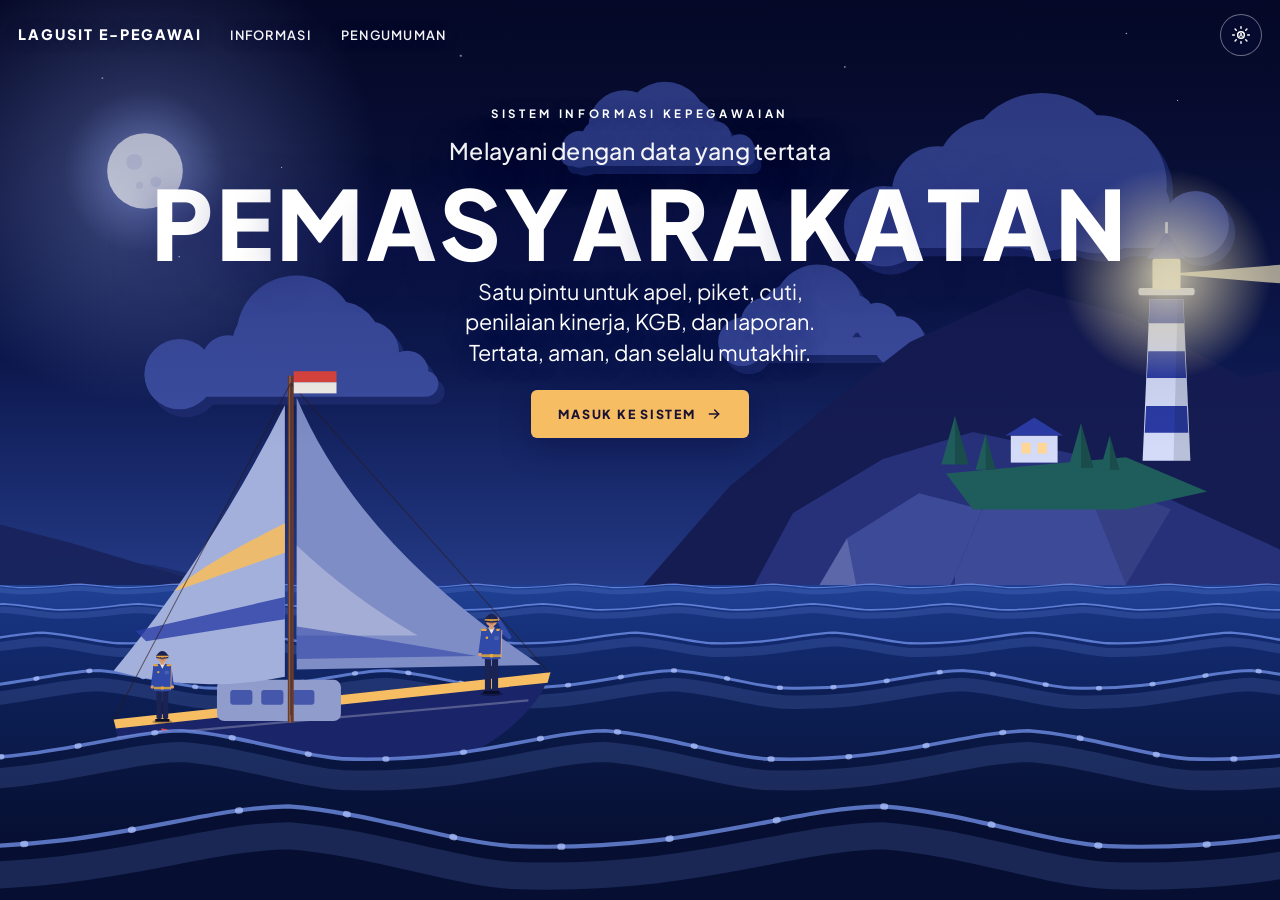
==== commit e3145364: "Layanan surat, roster piket, jadwal apel" ====
--- a/landing.html
+++ b/landing.html
@@ -108,7 +108,7 @@
 .badge{position:absolute;top:-3px;right:-3px;min-width:18px;height:18px;padding:0 5px;border-radius:9px;background:#ff5a7a;color:#fff;font-size:.68rem;font-weight:800;display:grid;place-items:center;line-height:1}.badge[hidden]{display:none}
 .ib.ring svg{animation:ring 1.6s ease-in-out 3}@keyframes ring{0%,100%{transform:rotate(0)}15%{transform:rotate(14deg)}30%{transform:rotate(-12deg)}45%{transform:rotate(8deg)}60%{transform:rotate(-5deg)}}
 .btn{display:inline-flex;align-items:center;justify-content:center;gap:10px;font:800 .78rem/1 "Plus Jakarta Sans",sans-serif;letter-spacing:.14em;text-transform:uppercase;border-radius:6px;padding:15px 26px;min-height:46px;cursor:pointer;text-decoration:none;border:1px solid transparent;transition:transform .25s,background .25s,box-shadow .25s;white-space:nowrap}
-.btn-go{background:#f6bd62;color:#1b1233;box-shadow:0 10px 30px rgba(8,10,60,.35)}.btn-go:hover{transform:translateY(-2px);background:#ffd27a}.btn-go svg{width:16px;height:16px}
+.btn-go{background:var(--cta,#f6bd62);color:#1b1233;box-shadow:0 10px 30px rgba(8,10,60,.35)}.btn-go:hover{transform:translateY(-2px);filter:brightness(1.08)}.btn-go svg{width:16px;height:16px}
 .btn-sm{padding:11px 16px;min-height:42px;border-radius:999px;background:rgba(10,16,70,.22);border-color:rgba(255,255,255,.45);color:#fff}.btn-sm:hover{background:rgba(255,255,255,.9);color:#14214f}
 .hero{position:fixed;left:0;right:0;top:max(11vh,76px);z-index:10;text-align:center;padding-inline:max(18px,env(safe-area-inset-left,0px));pointer-events:none}.hero>*{pointer-events:auto}
 .eyebrow{display:inline-block;font-size:.72rem;letter-spacing:.32em;text-transform:uppercase;font-weight:700;text-shadow:0 1px 12px rgba(10,16,70,.55)}
@@ -158,6 +158,9 @@
 
 .info-isi{font-size:.9rem;color:var(--pmut)}.info-isi h4{margin:14px 0 4px;font-size:.78rem;letter-spacing:.14em;text-transform:uppercase;color:#d98a1c}:root[data-t=night] .info-isi h4,:root[data-t=dusk] .info-isi h4{color:#f6bd62}.info-isi p{margin:0 0 6px}.info-isi ul{margin:0 0 8px;padding-left:18px}.info-isi li{margin-bottom:3px}[hidden]{display:none!important}
 
+.nl{position:relative}.nl .badge,.btn-sm .badge{position:static;margin-left:7px;display:inline-grid;vertical-align:middle}.nl .badge[hidden],.btn-sm .badge[hidden]{display:none}.ring .badge{animation:pop 1s ease 3}@keyframes pop{0%,100%{transform:scale(1)}40%{transform:scale(1.35)}}
+.pv .nav,.pv .notif{}
+
 </style>
 </head>
 <body>
@@ -171,12 +174,10 @@
   <div class="grp l">
     <a class="brand" href="#hero" aria-label="Beranda"><img id="bLogo" alt="" hidden><b id="bNama">LAGUSIT e-PEGAWAI</b></a>
     <button class="nl" type="button" data-open="info"><span class="lbl-info">Informasi</span></button>
-    <button class="nl" type="button" data-open="peng"><span class="lbl-peng">Pengumuman</span></button>
+    <button class="nl" type="button" id="bBell" data-open="peng"><span class="lbl-peng">Pengumuman</span><span class="badge" hidden>0</span></button>
   </div>
   <div class="grp">
-    <button class="ib" type="button" id="bBell" aria-label="Pengumuman" data-open="peng"><svg viewBox="0 0 24 24" fill="none" stroke="currentColor" stroke-width="1.8" stroke-linecap="round" stroke-linejoin="round"><path d="M18 8a6 6 0 0 0-12 0c0 7-3 9-3 9h18s-3-2-3-9"/><path d="M13.7 21a2 2 0 0 1-3.4 0"/></svg><span class="badge" id="bBadge" hidden>0</span></button>
     <button class="ib" type="button" id="bTema" aria-label="Tema otomatis" title="Tema otomatis"><svg id="iTema" viewBox="0 0 24 24" fill="none" stroke="currentColor" stroke-width="1.8" stroke-linecap="round" stroke-linejoin="round"></svg></button>
-    <a class="btn btn-sm" href="index.html" data-masuk>Masuk</a>
   </div>
 </header>
 <main class="hero" id="hero">
@@ -184,7 +185,7 @@
   <h1 class="hero-title" id="heroTitle"></h1>
   <p class="hero-lead" id="hLead"></p>
   <a class="btn btn-go" href="index.html" data-masuk><span id="hTombol">Masuk ke Sistem</span><svg viewBox="0 0 24 24" fill="none" stroke="currentColor" stroke-width="2.2" stroke-linecap="round" stroke-linejoin="round"><path d="M5 12h14"/><path d="M13 6l6 6-6 6"/></svg></a>
-  <div class="pills"><button class="btn btn-sm" type="button" data-open="info"><span class="lbl-info">Informasi</span></button><button class="btn btn-sm" type="button" data-open="peng"><span class="lbl-peng">Pengumuman</span></button></div>
+  <div class="pills"><button class="btn btn-sm" type="button" data-open="info"><span class="lbl-info">Informasi</span></button><button class="btn btn-sm" type="button" data-open="peng"><span class="lbl-peng">Pengumuman</span><span class="badge" hidden>0</span></button></div>
 </main>
 
 <div class="back" id="back"></div>
@@ -195,7 +196,6 @@
   <div class="fit" id="iFitur"></div>
   <div class="roles"><h3 id="pJudul"></h3><p id="pLead"></p><div id="pPeran"></div></div>
   <div class="roles" id="tentang" hidden><h3 id="tJudul"></h3><div class="info-isi" id="tIsi"></div></div>
-  <a class="btn btn-go go" href="index.html" data-masuk><span class="tb">Masuk ke Sistem</span></a>
   <div class="sh-foot"><q id="fKutip"></q><span id="fHak"></span></div>
 </aside>
 <aside class="sheet" id="sPeng" role="dialog" aria-modal="true" aria-labelledby="gJudul" tabindex="-1">
@@ -347,6 +347,8 @@
 const kecil=innerWidth<720,lemah=(navigator.deviceMemory&&navigator.deviceMemory<=4)||(navigator.hardwareConcurrency&&navigator.hardwareConcurrency<=4)||(navigator.connection&&navigator.connection.saveData);
 const lite=reduce||kecil||lemah;
 const root=document.documentElement,stage=$('#stage'),scene=$('#scene');
+const PREV=/[?&]pratinjau/.test(location.search);
+let TT=Object.assign({},DEF);
 if(lite)root.classList.add('lite');
 scene.innerHTML=bangunLaut(lite);
 /* ===== BINGKAI: landscape = isi layar (slice); potret = tampil lebar adegan (meet) ===== */
@@ -359,18 +361,20 @@
 }
 bingkai();
 /* ===== TEMA OTOMATIS menurut jam: siang / senja / malam ===== */
-const MODE=['auto','day','night'];let mode='auto';
-try{const m=localStorage.getItem('beranda_tema');if(MODE.includes(m))mode=m}catch(e){}
+const MODE=['auto','day','dusk','night'],PEMETAAN={auto:'auto',siang:'day',senja:'dusk',malam:'night'};let mode='auto',pilih=false,PTEMA=null;
+try{const m=localStorage.getItem('beranda_tema');if(MODE.includes(m)){mode=m;pilih=true}}catch(e){}
 const q=new URLSearchParams(location.search).get('tema');const FORCE={siang:'day',senja:'dusk',malam:'night'}[q]||null;
-function tahap(){if(FORCE)return FORCE;if(mode!=='auto')return mode;const d=new Date(),m=d.getHours()*60+d.getMinutes();
+function modeAktif(){return pilih?mode:(PEMETAAN[TT.berTema]||'auto')}
+function tahap(){if(PTEMA)return PTEMA==='auto'?jam():PTEMA;if(FORCE)return FORCE;const mo=modeAktif();if(mo!=='auto')return mo;return jam()}
+function jam(){const d=new Date(),m=d.getHours()*60+d.getMinutes();
   if(m>=6*60&&m<17*60)return 'day';if((m>=17*60&&m<18*60+30)||(m>=5*60&&m<6*60))return 'dusk';return 'night'}
-const IT={auto:'<circle cx="12" cy="12" r="4"/><path d="M12 2v2M12 20v2M4.9 4.9l1.4 1.4M17.7 17.7l1.4 1.4M2 12h2M20 12h2M4.9 19.1l1.4-1.4M17.7 6.3l1.4-1.4"/><path d="M15 15a4 4 0 0 1-6-6" opacity=".0"/>',day:'<circle cx="12" cy="12" r="4"/><path d="M12 2v2M12 20v2M4.9 4.9l1.4 1.4M17.7 17.7l1.4 1.4M2 12h2M20 12h2M4.9 19.1l1.4-1.4M17.7 6.3l1.4-1.4"/>',night:'<path d="M20 14.5A8 8 0 0 1 9.5 4 8 8 0 1 0 20 14.5z"/>'};
-const NM={auto:'Tema otomatis (ikut jam)',day:'Tema siang',night:'Tema malam'};
+const IT={dusk:'<path d="M17 18a5 5 0 0 0-10 0"/><path d="M12 9v3M4.2 11.2l1.6 1.6M19.8 11.2l-1.6 1.6M2 18h20M7 22h10"/>',auto:'<circle cx="12" cy="12" r="4"/><path d="M12 2v2M12 20v2M4.9 4.9l1.4 1.4M17.7 17.7l1.4 1.4M2 12h2M20 12h2M4.9 19.1l1.4-1.4M17.7 6.3l1.4-1.4"/><path d="M15 15a4 4 0 0 1-6-6" opacity=".0"/>',day:'<circle cx="12" cy="12" r="4"/><path d="M12 2v2M12 20v2M4.9 4.9l1.4 1.4M17.7 17.7l1.4 1.4M2 12h2M20 12h2M4.9 19.1l1.4-1.4M17.7 6.3l1.4-1.4"/>',night:'<path d="M20 14.5A8 8 0 0 1 9.5 4 8 8 0 1 0 20 14.5z"/>'};
+const NM={auto:'Tema otomatis (ikut jam)',day:'Tema siang',dusk:'Tema senja',night:'Tema malam'};
 const TC={day:'#4d63e0',dusk:'#3a2a80',night:'#0d1950'};
 function tema(){const t=tahap();root.dataset.t=t;$('#tcolor').content=TC[t];
-  const b=$('#bTema');$('#iTema').innerHTML=IT[mode];b.setAttribute('aria-label',NM[mode]);b.title=NM[mode]+(mode==='auto'?' — '+({day:'siang',dusk:'senja',night:'malam'})[t]:'');
-  if(mode==='auto')$('#iTema').innerHTML=IT.auto+'<text x="12" y="14.6" font-size="6.5" font-weight="800" text-anchor="middle" fill="currentColor" stroke="none">A</text>'}
-$('#bTema').addEventListener('click',()=>{mode=MODE[(MODE.indexOf(mode)+1)%3];try{localStorage.setItem('beranda_tema',mode)}catch(e){}tema()});
+  const mo=modeAktif(),b=$('#bTema');$('#iTema').innerHTML=IT[mo];b.setAttribute('aria-label',NM[mo]);b.title=NM[mo]+(mo==='auto'?' — '+({day:'siang',dusk:'senja',night:'malam'})[t]:'');
+  if(mo==='auto')$('#iTema').innerHTML=IT.auto+'<text x="12" y="14.6" font-size="6.5" font-weight="800" text-anchor="middle" fill="currentColor" stroke="none">A</text>'}
+$('#bTema').addEventListener('click',()=>{mode=MODE[(MODE.indexOf(modeAktif())+1)%MODE.length];pilih=true;try{localStorage.setItem('beranda_tema',mode)}catch(e){}tema()});
 tema();setInterval(tema,60000);
 /* ===== PARALAKS ringan (hanya desktop) ===== */
 if(!lite&&matchMedia('(pointer:fine)').matches){
@@ -382,7 +386,6 @@
 /* ===== ISI (dari Pengaturan Tampilan Super Admin) ===== */
 function fitJudul(){const t=$('#heroTitle');if(!t)return;t.style.fontSize='100px';const sp=[...t.querySelectorAll(':scope>span')];const w=sp.reduce((a,s)=>a+s.getBoundingClientRect().width,0)||1;
   t.style.fontSize=Math.max(24,Math.min(124,100*Math.min(innerWidth-36,980)/w))+'px'}
-let TT=Object.assign({},DEF);
 /* teks Informasi aplikasi dari Super Admin: "# judul", "- butir", baris biasa = paragraf (tanpa HTML mentah) */
 function infoHtml(t){const o=[];let ul=false;String(t||'').split('\n').forEach(l=>{l=l.trimEnd();
   if(/^- /.test(l)){if(!ul){o.push('<ul>');ul=true}o.push('<li>'+ESC(l.slice(2))+'</li>');return}
@@ -393,6 +396,7 @@
 document.addEventListener('click',e=>{const a=e.target.closest('[data-masuk]');if(a&&window.parent!==window){e.preventDefault();parent.postMessage({lagusit:'masuk'},location.origin)}});
 function isi(T){
   T=TT=Object.assign({},DEF,T||{});
+  if(hexOk(T.aksen))root.style.setProperty('--cta',T.aksen.toUpperCase()==='#D97706'?'#f6bd62':mix(T.aksen,'#FFFFFF',.38));
   document.title=T.nama+' | '+T.instansi;
   $('#bNama').textContent=T.nama;
   const lg=$('#bLogo');if(T.logo&&/^data:image\/(png|jpeg);base64,/.test(T.logo)){lg.src=T.logo;lg.hidden=false}else{lg.hidden=true;lg.removeAttribute('src')}
@@ -411,7 +415,7 @@
   const tb=$('#tentang');if(T.info){$('#tJudul').textContent=T.infoJudul||'Tentang';$('#tIsi').innerHTML=infoHtml(T.info);tb.hidden=false}else tb.hidden=true;
   $('#fKutip').textContent=T.berKutip;$('#fHak').textContent='© '+new Date().getFullYear()+' '+T.instansi+' · '+T.nama;
   $('#bBell').setAttribute('aria-label',T.berPengJudul);
-  fitJudul();
+  fitJudul();tema();
 }
 isi(null);
 addEventListener('resize',()=>{clearTimeout(bingkai.t);bingkai.t=setTimeout(()=>{bingkai();fitJudul()},120)});
@@ -419,7 +423,7 @@
 /* ===== LEMBAR (Informasi / Pengumuman) ===== */
 const SH={info:$('#sInfo'),peng:$('#sPeng')},back=$('#back');let aktif=null,fokusLama=null;
 function buka(k){if(aktif)tutup(true);aktif=k;fokusLama=document.activeElement;SH[k].classList.add('on');back.classList.add('on');
-  setTimeout(()=>SH[k].focus({preventScroll:true}),60);if(k==='peng')tandaiDibaca();hideNotif()}
+  setTimeout(()=>SH[k].focus({preventScroll:true}),60);if(k==='peng'&&!PREV)tandaiDibaca();hideNotif()}
 function tutup(cepat){if(!aktif)return;SH[aktif].classList.remove('on');back.classList.remove('on');aktif=null;if(!cepat&&fokusLama&&fokusLama.focus)fokusLama.focus()}
 document.addEventListener('click',e=>{const o=e.target.closest('[data-open]');if(o){buka(o.dataset.open);return}if(e.target.closest('[data-close]')||e.target===back)tutup()});
 document.addEventListener('keydown',e=>{if(e.key==='Escape'){if(aktif)tutup();else hideNotif()}
@@ -443,30 +447,35 @@
 grid.addEventListener('click',e=>{const b=e.target.closest('.mr');if(b){const d=document.getElementById(b.getAttribute('aria-controls')),open=d.hidden;d.hidden=!open;b.setAttribute('aria-expanded',open);b.textContent=open?'Tutup':'Baca selengkapnya';return}
   if(e.target.closest('#semuaPeng')){SEMUA=true;render()}if(e.target.closest('#ulangPeng'))muat()});
 /* ===== NOTIFIKASI: muncul otomatis bila ada pengumuman yang belum dibaca ===== */
-const notif=$('#notif'),bBadge=$('#bBadge'),bBell=$('#bBell');let dibaca=[],tampilId=new Set(),nt=0;
+const notif=$('#notif'),bBell=$('#bBell');let dibaca=[],tampilId=new Set(),nt=0;
 try{dibaca=JSON.parse(localStorage.getItem('ann_dibaca')||'[]')}catch(e){}
 const idP=p=>String(p.ID||p.Judul+'|'+p.Tanggal);
 const belum=()=>(DATA||[]).filter(p=>!dibaca.includes(idP(p)));
 function simpanDibaca(){try{localStorage.setItem('ann_dibaca',JSON.stringify(dibaca.slice(-80)))}catch(e){}}
 function tandaiDibaca(){(DATA||[]).forEach(p=>{if(!dibaca.includes(idP(p)))dibaca.push(idP(p))});simpanDibaca();lencana()}
-function lencana(){const n=belum().length;bBadge.hidden=!n;bBadge.textContent=n>9?'9+':n}
+function lencana(){const n=belum().length;document.querySelectorAll('.badge').forEach(b=>{b.hidden=!n;b.textContent=n>9?'9+':n})}
 function hideNotif(){notif.classList.remove('on');root.classList.remove('nf');clearTimeout(nt)}
 function showNotif(){const b=belum();if(!b.length||aktif)return;const baru=b.filter(p=>!tampilId.has(idP(p)));if(!baru.length)return;b.forEach(p=>tampilId.add(idP(p)));
   $('#nJudul').textContent=b.length+' '+TT.berPengJudul+' baru';$('#nIsi').textContent=b[0].Judul;
-  notif.classList.add('on');root.classList.add('nf');bBell.classList.remove('ring');void bBell.offsetWidth;bBell.classList.add('ring');nt=setTimeout(hideNotif,20000)}
+  if(TT.berNotif==='tidak')return;notif.classList.add('on');root.classList.add('nf');bBell.classList.remove('ring');void bBell.offsetWidth;bBell.classList.add('ring');nt=setTimeout(hideNotif,20000)}
 $('#nLihat').addEventListener('click',()=>buka('peng'));$('#nNanti').addEventListener('click',hideNotif);$('#nTutup').addEventListener('click',hideNotif);
 function sesudahMuat(){lencana();render();setTimeout(showNotif,1400)}
+/* Pratinjau dari Pengaturan Tampilan (Super Admin): nilai belum disimpan dikirim lewat pesan dan langsung digambar */
+addEventListener('message',e=>{const d=e.data;if(!PREV||e.origin!==location.origin||!d||d.lagusit!=='pratinjau')return;
+  const T=Object.assign({},d.tampilan||{});Object.keys(T).forEach(k=>{if(/^ber/.test(k)&&T[k]==='')delete T[k]});
+  PTEMA=d.tema||null;isi(T);if(d.buka==='info'||d.buka==='peng'){if(aktif!==d.buka)buka(d.buka)}else if(aktif)tutup(true)});
+if(PREV&&parent!==window)parent.postMessage({lagusit:'pratinjau-siap'},location.origin);
 function muat(){
   if(DATA===null||document.getElementById('ulangPeng'))grid.innerHTML='<div class="sk"></div><div class="sk"></div>';
   if(typeof GAS_URL==='undefined'||!GAS_URL||/GANTI/.test(GAS_URL)){if(DATA===null){DATA=[];render()}return}
   const ctl=new AbortController(),tm=setTimeout(()=>ctl.abort(),30000);
   fetch(GAS_URL,{method:'POST',headers:{'Content-Type':'text/plain;charset=utf-8'},body:JSON.stringify({fn:'getBeranda',args:[]}),signal:ctl.signal})
    .then(r=>{if(!r.ok)throw new Error('http');return r.json()})
-   .then(r=>{if(!r||!r.success)throw new Error('gagal');isi(r.data.tampilan);DATA=r.data.pengumuman||[];sesudahMuat();try{localStorage.setItem('beranda_cache',JSON.stringify({t:r.data.tampilan,p:DATA}))}catch(e){}})
+   .then(r=>{if(!r||!r.success)throw new Error('gagal');if(!PREV)isi(r.data.tampilan);DATA=r.data.pengumuman||[];sesudahMuat();try{localStorage.setItem('beranda_cache',JSON.stringify({t:r.data.tampilan,p:DATA}))}catch(e){}})
    .catch(()=>{if(DATA===null)status('<circle cx="12" cy="12" r="9"/><path d="M12 8v5M12 16.5v.5"/>','Pengumuman belum dapat dimuat','Periksa koneksi internet lalu coba lagi.','<button class="btn btn-line btn-sm" type="button" id="ulangPeng">Coba lagi</button>')})
    .finally(()=>clearTimeout(tm));
 }
-try{const c=JSON.parse(localStorage.getItem('beranda_cache')||'null');if(c){isi(c.t);DATA=Array.isArray(c.p)?c.p:null;lencana()}}catch(e){}
+try{const c=JSON.parse(localStorage.getItem('beranda_cache')||'null');if(c&&!PREV){isi(c.t);DATA=Array.isArray(c.p)?c.p:null;lencana()}}catch(e){}
 render();muat();
 document.addEventListener('visibilitychange',()=>{if(!document.hidden)muat()});
 setInterval(()=>{if(!document.hidden)muat()},300000);
